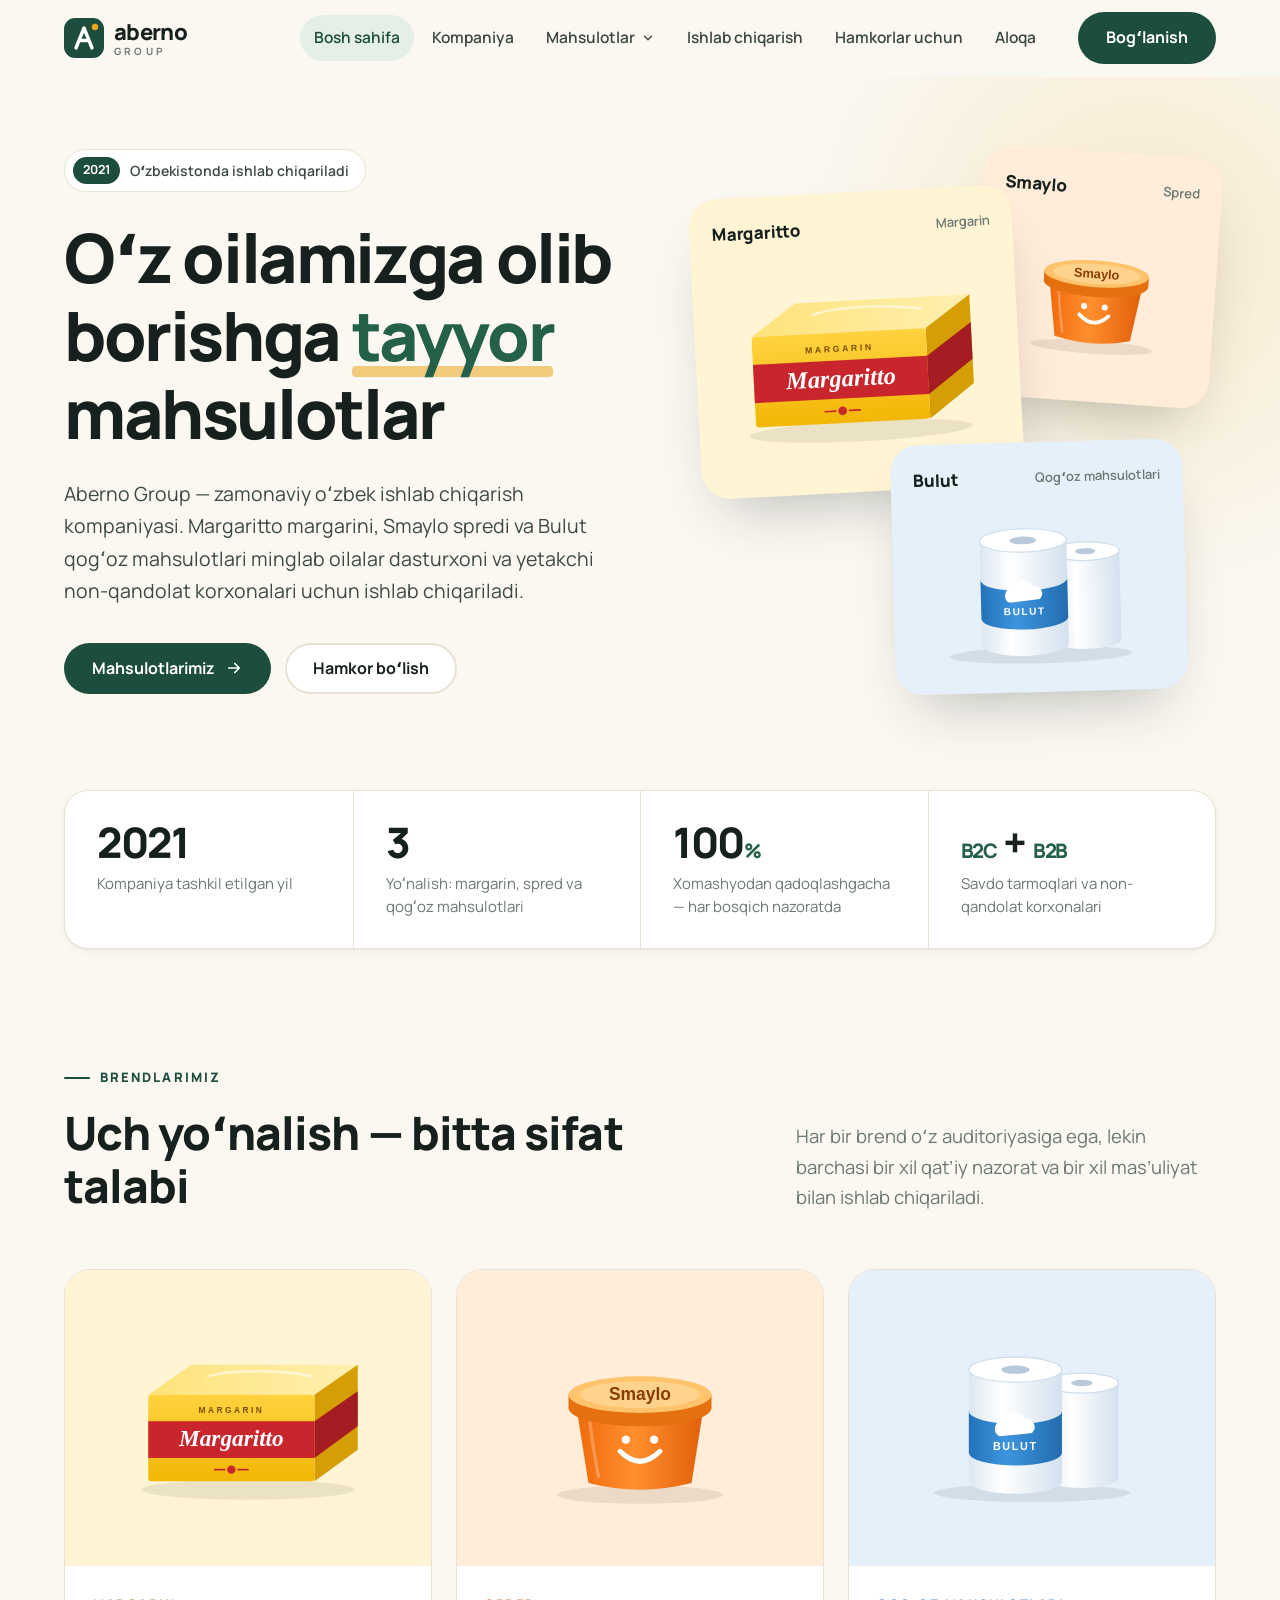
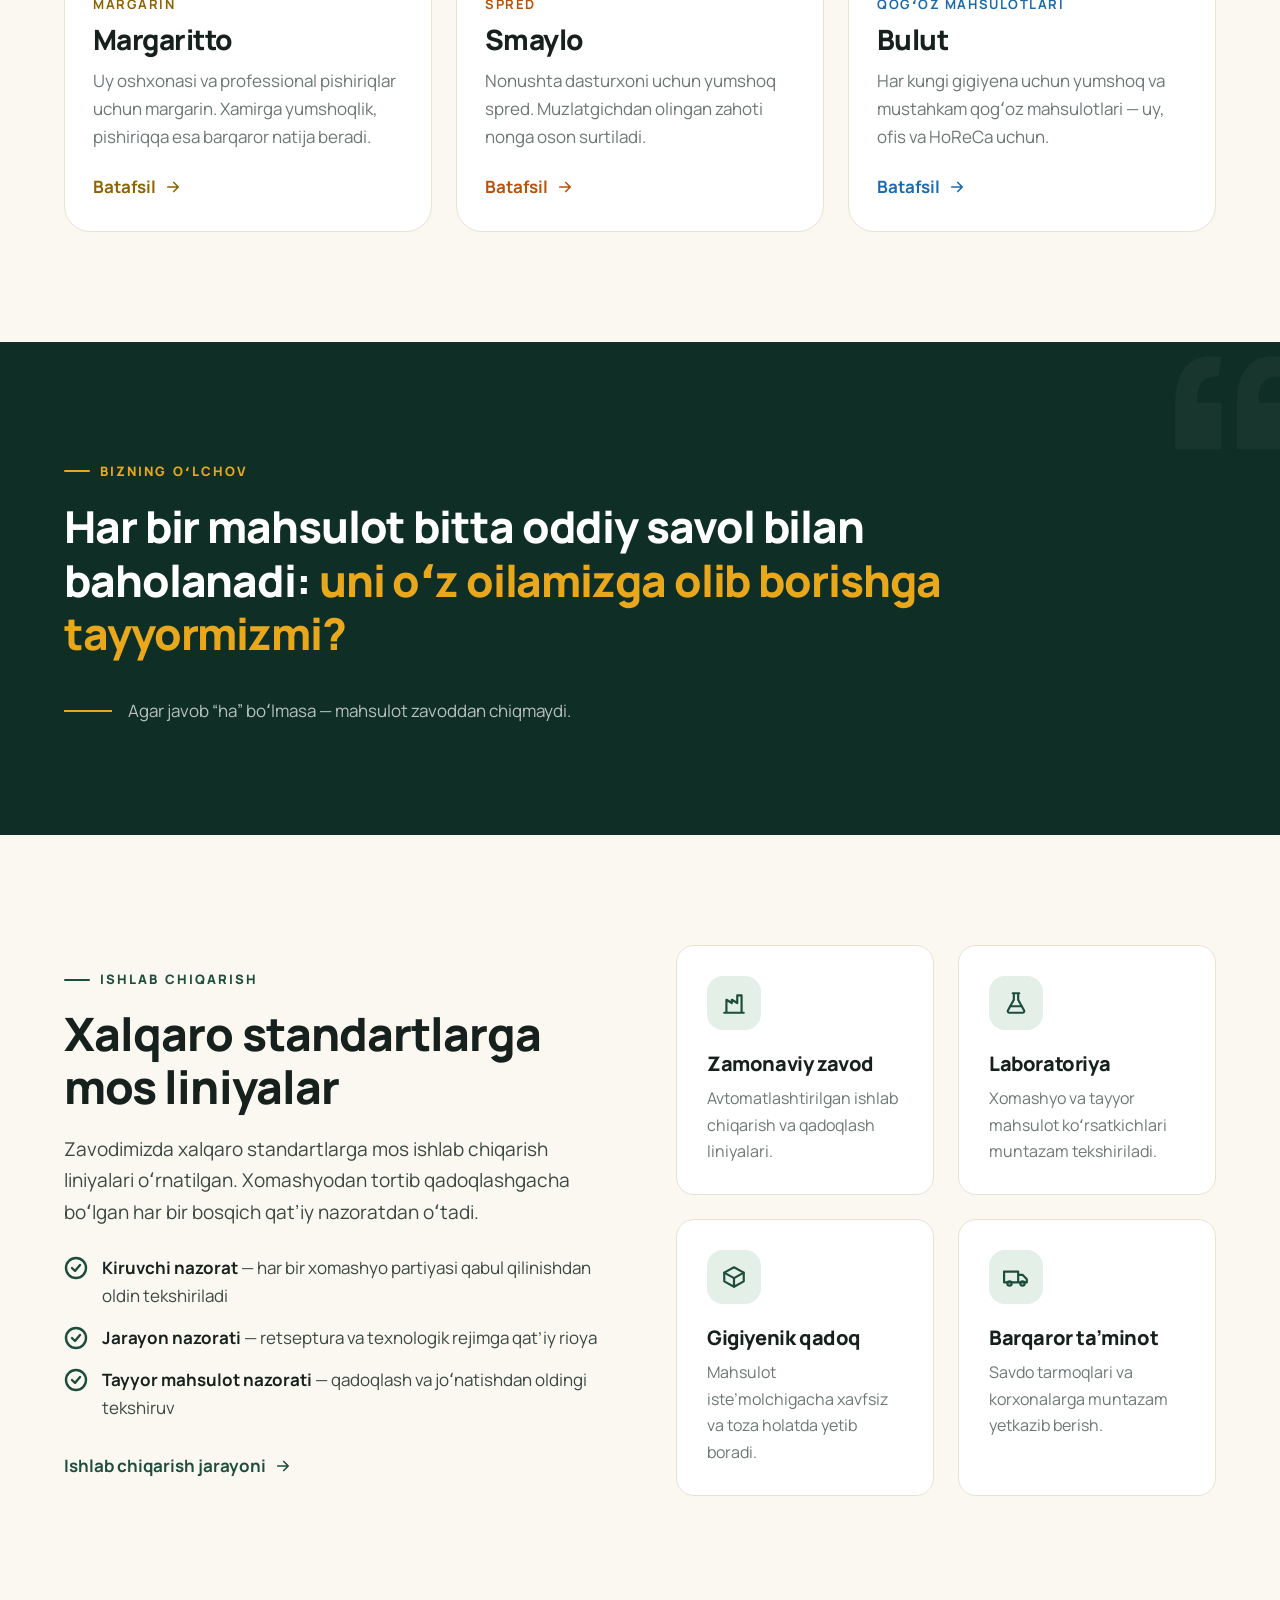
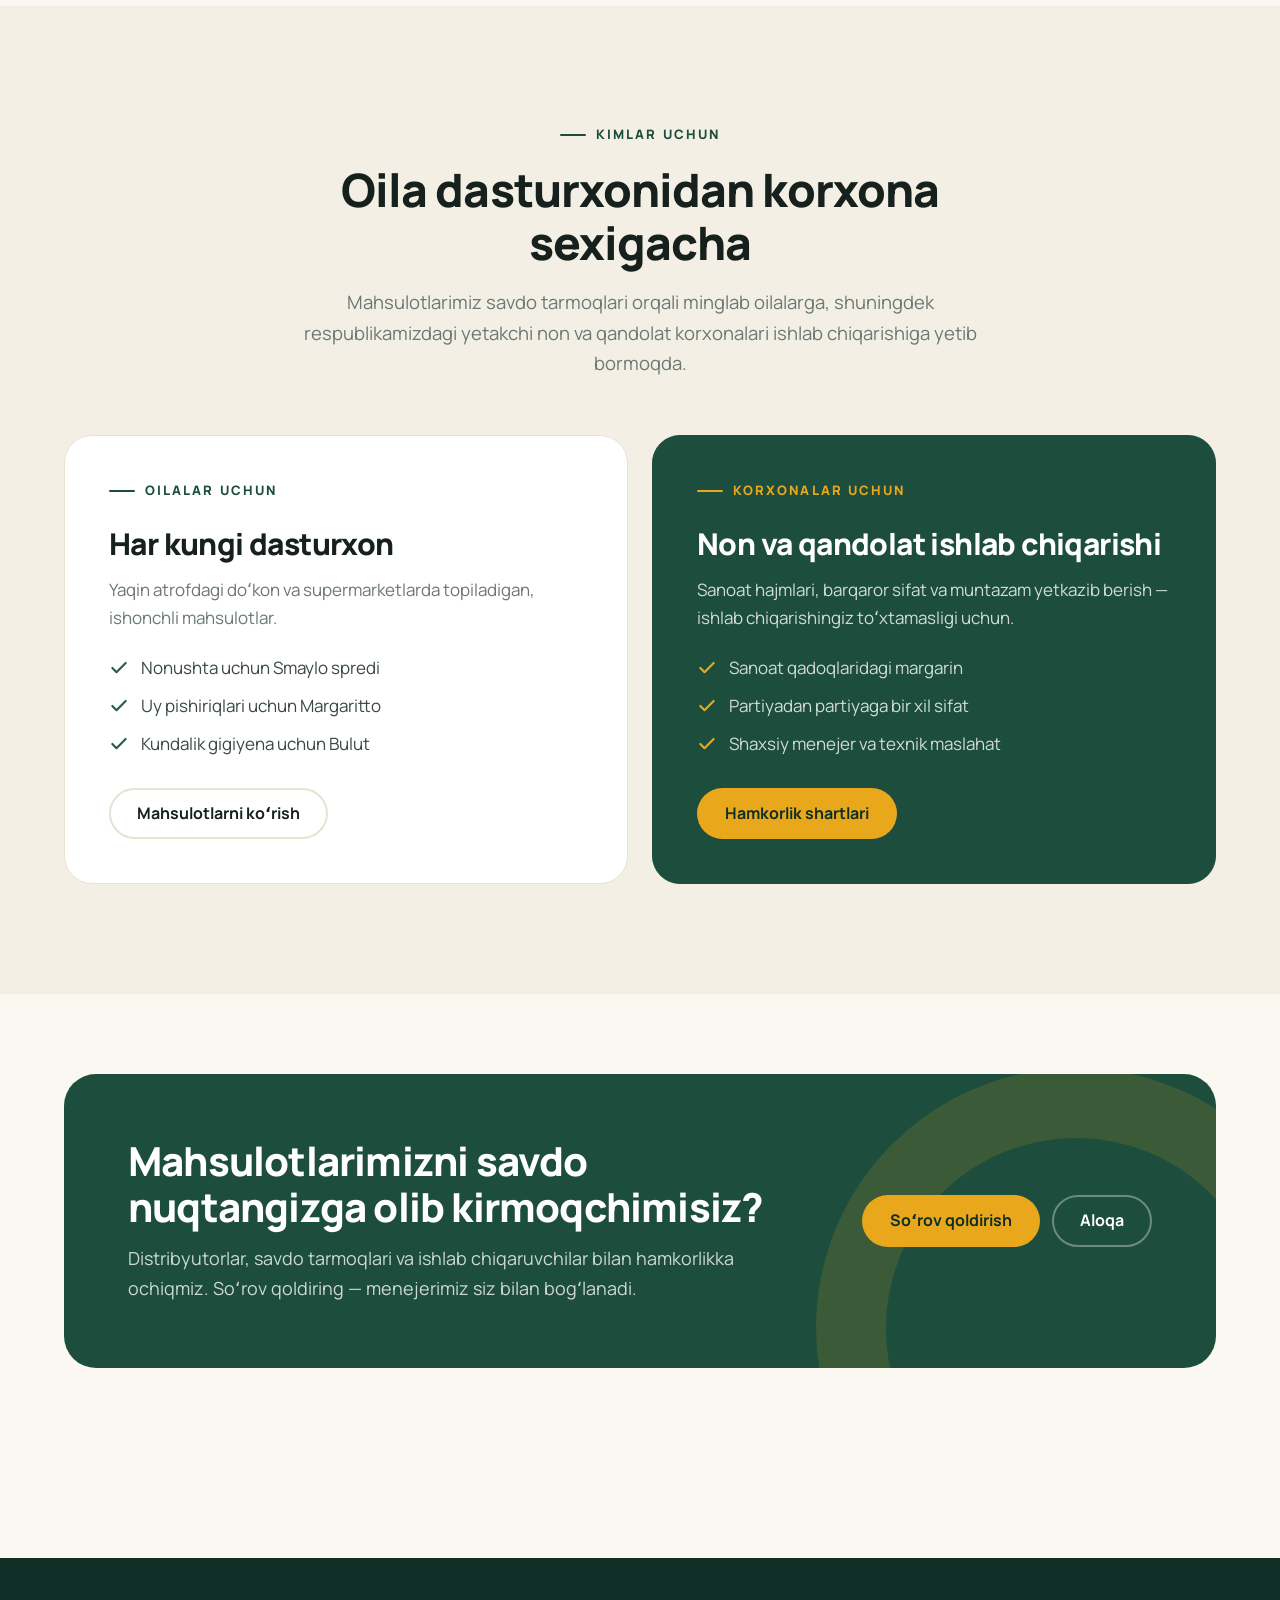
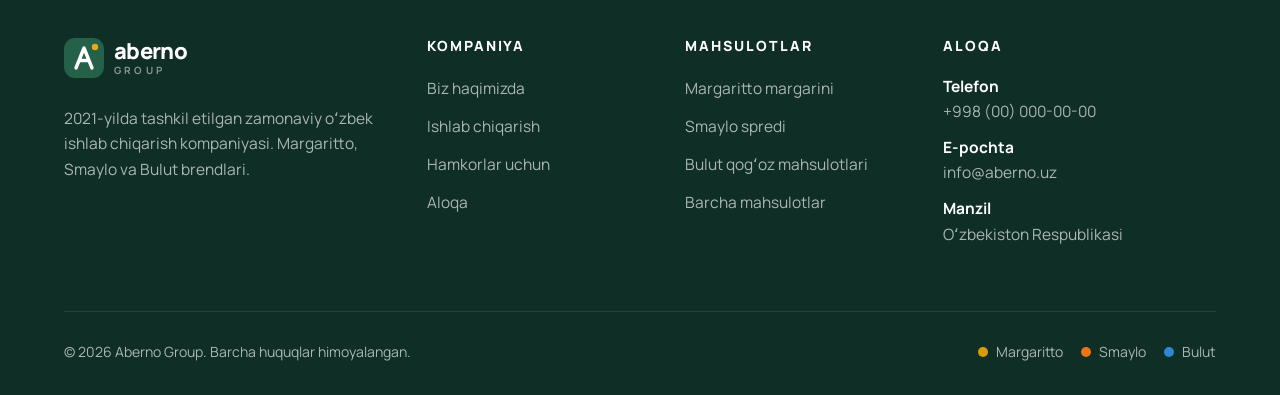
==== index.html @ ab3f5535 "Aberno Group sayti: dastlabki versiya 9 sahifali statik sayt (HTML, CSS, JS): bosh sahifa, kompaniya" ====
<!DOCTYPE html>
<html lang="uz" class="no-js">
<head>
  <meta charset="UTF-8">
  <meta name="viewport" content="width=device-width, initial-scale=1">
  <title>Aberno Group — Margaritto, Smaylo va Bulut ishlab chiqaruvchisi</title>
  <meta name="description" content="Aberno Group — 2021-yilda tashkil etilgan oʻzbek ishlab chiqarish kompaniyasi. Margaritto margarini, Smaylo spredi va Bulut qogʻoz mahsulotlari.">
  <meta property="og:title" content="Aberno Group">
  <meta property="og:description" content="Oʻz oilamizga olib borishga tayyor boʻlgan mahsulotlar.">
  <meta property="og:type" content="website">
  <link rel="icon" href="img/favicon.svg" type="image/svg+xml">
  <link rel="preconnect" href="https://fonts.googleapis.com">
  <link rel="preconnect" href="https://fonts.gstatic.com" crossorigin>
  <link href="https://fonts.googleapis.com/css2?family=Manrope:wght@400;500;600;700;800&display=swap" rel="stylesheet">
  <link rel="stylesheet" href="css/style.css">
</head>
<body>
  <a class="skip-link" href="#main">Asosiy mazmunga oʻtish</a>

  <header class="header">
    <div class="container header__inner">
      <a href="index.html" class="logo" aria-label="Aberno Group — bosh sahifa">
        <svg class="logo__mark" viewBox="0 0 40 40" aria-hidden="true"><rect width="40" height="40" rx="11" fill="#1d4d3c"/><path d="M12 30 L20 10 L28 30 M15.5 22.5 H24.5" stroke="#fff" stroke-width="3.4" fill="none" stroke-linecap="round" stroke-linejoin="round"/><circle cx="31" cy="9" r="3.2" fill="#e9a81c"/></svg>
        <span class="logo__text">aberno<small>group</small></span>
      </a>
      <nav class="nav" id="nav" aria-label="Asosiy menyu">
        <ul class="nav__list">
          <li><a href="index.html" class="nav__link">Bosh sahifa</a></li>
          <li><a href="about.html" class="nav__link">Kompaniya</a></li>
          <li class="nav__item--drop">
            <a href="products.html" class="nav__link">Mahsulotlar <svg class="chev" viewBox="0 0 24 24" fill="none" stroke="currentColor" stroke-width="2.4" stroke-linecap="round" stroke-linejoin="round" aria-hidden="true"><path d="m6 9 6 6 6-6"/></svg></a>
            <ul class="nav__drop">
              <li><a href="margaritto.html"><span class="dot dot--m"></span><span>Margaritto<small>Margarin</small></span></a></li>
              <li><a href="smaylo.html"><span class="dot dot--s"></span><span>Smaylo<small>Spred</small></span></a></li>
              <li><a href="bulut.html"><span class="dot dot--b"></span><span>Bulut<small>Qogʻoz mahsulotlari</small></span></a></li>
            </ul>
          </li>
          <li><a href="production.html" class="nav__link">Ishlab chiqarish</a></li>
          <li><a href="partners.html" class="nav__link">Hamkorlar uchun</a></li>
          <li><a href="contact.html" class="nav__link">Aloqa</a></li>
        </ul>
        <a href="contact.html" class="btn btn--primary nav__cta">Bogʻlanish</a>
      </nav>
      <button class="burger" type="button" aria-controls="nav" aria-expanded="false" aria-label="Menyuni ochish"><span></span><span></span><span></span></button>
    </div>
  </header>

  <main id="main">
    <!-- Hero -->
    <section class="hero">
      <div class="container hero__inner">
        <div>
          <div class="hero__badge reveal"><b>2021</b> Oʻzbekistonda ishlab chiqariladi</div>
          <h1 class="reveal" data-delay="1">Oʻz oilamizga olib borishga <em>tayyor</em> mahsulotlar</h1>
          <p class="hero__text lead reveal" data-delay="2">Aberno Group — zamonaviy oʻzbek ishlab chiqarish kompaniyasi. Margaritto margarini, Smaylo spredi va Bulut qogʻoz mahsulotlari minglab oilalar dasturxoni va yetakchi non-qandolat korxonalari uchun ishlab chiqariladi.</p>
          <div class="hero__actions reveal" data-delay="3">
            <a href="products.html" class="btn btn--primary">Mahsulotlarimiz <svg viewBox="0 0 24 24" fill="none" stroke="currentColor" stroke-width="2.2" stroke-linecap="round" stroke-linejoin="round" aria-hidden="true"><path d="M5 12h14M13 6l6 6-6 6"/></svg></a>
            <a href="partners.html" class="btn btn--ghost">Hamkor boʻlish</a>
          </div>
        </div>
        <div class="hero__visual" aria-hidden="true">
          <a href="smaylo.html" class="hero-card hero-card--s theme-s" tabindex="-1">
            <div class="hero-card__label">Smaylo <span>Spred</span></div>
            <img src="img/smaylo.svg" alt="" width="320" height="240">
          </a>
          <a href="margaritto.html" class="hero-card hero-card--m theme-m" tabindex="-1">
            <div class="hero-card__label">Margaritto <span>Margarin</span></div>
            <img src="img/margaritto.svg" alt="" width="320" height="240">
          </a>
          <a href="bulut.html" class="hero-card hero-card--b theme-b" tabindex="-1">
            <div class="hero-card__label">Bulut <span>Qogʻoz mahsulotlari</span></div>
            <img src="img/bulut.svg" alt="" width="320" height="240">
          </a>
        </div>
      </div>
    </section>

    <!-- Faktlar -->
    <section aria-label="Kompaniya haqida qisqacha">
      <div class="container">
        <div class="facts reveal">
          <div class="fact">
            <div class="fact__num"><span data-count="2021" data-from="2000">2021</span></div>
            <p>Kompaniya tashkil etilgan yil</p>
          </div>
          <div class="fact">
            <div class="fact__num"><span data-count="3">3</span></div>
            <p>Yoʻnalish: margarin, spred va qogʻoz mahsulotlari</p>
          </div>
          <div class="fact">
            <div class="fact__num"><span data-count="100">100</span><small>%</small></div>
            <p>Xomashyodan qadoqlashgacha — har bosqich nazoratda</p>
          </div>
          <div class="fact">
            <div class="fact__num"><small>B2C</small> + <small>B2B</small></div>
            <p>Savdo tarmoqlari va non-qandolat korxonalari</p>
          </div>
        </div>
      </div>
    </section>

    <!-- Brendlar -->
    <section class="section">
      <div class="container">
        <div class="section-head section-head--split">
          <div>
            <span class="eyebrow">Brendlarimiz</span>
            <h2 class="reveal">Uch yoʻnalish — bitta sifat talabi</h2>
          </div>
          <p class="muted reveal" style="max-width:420px">Har bir brend oʻz auditoriyasiga ega, lekin barchasi bir xil qat’iy nazorat va bir xil mas’uliyat bilan ishlab chiqariladi.</p>
        </div>
        <div class="grid grid--3">
          <article class="brand-card theme-m reveal">
            <div class="brand-card__media"><img src="img/margaritto.svg" alt="Margaritto margarini qadogʻi" width="320" height="240" loading="lazy"></div>
            <div class="brand-card__body">
              <span class="brand-card__tag">Margarin</span>
              <h3>Margaritto</h3>
              <p>Uy oshxonasi va professional pishiriqlar uchun margarin. Xamirga yumshoqlik, pishiriqqa esa barqaror natija beradi.</p>
              <a href="margaritto.html" class="link-arrow brand-card__stretch">Batafsil <svg viewBox="0 0 24 24" fill="none" stroke="currentColor" stroke-width="2.2" stroke-linecap="round" stroke-linejoin="round" aria-hidden="true"><path d="M5 12h14M13 6l6 6-6 6"/></svg></a>
            </div>
          </article>
          <article class="brand-card theme-s reveal" data-delay="1">
            <div class="brand-card__media"><img src="img/smaylo.svg" alt="Smaylo spredi idishi" width="320" height="240" loading="lazy"></div>
            <div class="brand-card__body">
              <span class="brand-card__tag">Spred</span>
              <h3>Smaylo</h3>
              <p>Nonushta dasturxoni uchun yumshoq spred. Muzlatgichdan olingan zahoti nonga oson surtiladi.</p>
              <a href="smaylo.html" class="link-arrow brand-card__stretch">Batafsil <svg viewBox="0 0 24 24" fill="none" stroke="currentColor" stroke-width="2.2" stroke-linecap="round" stroke-linejoin="round" aria-hidden="true"><path d="M5 12h14M13 6l6 6-6 6"/></svg></a>
            </div>
          </article>
          <article class="brand-card theme-b reveal" data-delay="2">
            <div class="brand-card__media"><img src="img/bulut.svg" alt="Bulut qogʻoz rulonlari" width="320" height="240" loading="lazy"></div>
            <div class="brand-card__body">
              <span class="brand-card__tag">Qogʻoz mahsulotlari</span>
              <h3>Bulut</h3>
              <p>Har kungi gigiyena uchun yumshoq va mustahkam qogʻoz mahsulotlari — uy, ofis va HoReCa uchun.</p>
              <a href="bulut.html" class="link-arrow brand-card__stretch">Batafsil <svg viewBox="0 0 24 24" fill="none" stroke="currentColor" stroke-width="2.2" stroke-linecap="round" stroke-linejoin="round" aria-hidden="true"><path d="M5 12h14M13 6l6 6-6 6"/></svg></a>
            </div>
          </article>
        </div>
      </div>
    </section>

    <!-- O'lchov -->
    <section class="section section--dark measure">
      <span class="measure__mark" aria-hidden="true">“</span>
      <div class="container">
        <span class="eyebrow">Bizning oʻlchov</span>
        <p class="measure__quote reveal">Har bir mahsulot bitta oddiy savol bilan baholanadi: <span>uni oʻz oilamizga olib borishga tayyormizmi?</span></p>
        <div class="measure__foot reveal">Agar javob “ha” boʻlmasa — mahsulot zavoddan chiqmaydi.</div>
      </div>
    </section>

    <!-- Ishlab chiqarish qisqacha -->
    <section class="section">
      <div class="container split">
        <div>
          <span class="eyebrow">Ishlab chiqarish</span>
          <h2 class="reveal" style="font-size:clamp(30px,4vw,46px)">Xalqaro standartlarga mos liniyalar</h2>
          <p class="lead reveal" style="margin-top:20px">Zavodimizda xalqaro standartlarga mos ishlab chiqarish liniyalari oʻrnatilgan. Xomashyodan tortib qadoqlashgacha boʻlgan har bir bosqich qat’iy nazoratdan oʻtadi.</p>
          <ul class="checklist reveal">
            <li><svg viewBox="0 0 24 24" fill="none" stroke="currentColor" stroke-width="2.4" stroke-linecap="round" stroke-linejoin="round" aria-hidden="true"><circle cx="12" cy="12" r="10"/><path d="m8 12 3 3 5-6"/></svg><span><b>Kiruvchi nazorat</b> — har bir xomashyo partiyasi qabul qilinishdan oldin tekshiriladi</span></li>
            <li><svg viewBox="0 0 24 24" fill="none" stroke="currentColor" stroke-width="2.4" stroke-linecap="round" stroke-linejoin="round" aria-hidden="true"><circle cx="12" cy="12" r="10"/><path d="m8 12 3 3 5-6"/></svg><span><b>Jarayon nazorati</b> — retseptura va texnologik rejimga qat’iy rioya</span></li>
            <li><svg viewBox="0 0 24 24" fill="none" stroke="currentColor" stroke-width="2.4" stroke-linecap="round" stroke-linejoin="round" aria-hidden="true"><circle cx="12" cy="12" r="10"/><path d="m8 12 3 3 5-6"/></svg><span><b>Tayyor mahsulot nazorati</b> — qadoqlash va joʻnatishdan oldingi tekshiruv</span></li>
          </ul>
          <a href="production.html" class="link-arrow reveal" style="margin-top:30px">Ishlab chiqarish jarayoni <svg viewBox="0 0 24 24" fill="none" stroke="currentColor" stroke-width="2.2" stroke-linecap="round" stroke-linejoin="round" aria-hidden="true"><path d="M5 12h14M13 6l6 6-6 6"/></svg></a>
        </div>
        <div class="grid grid--2">
          <div class="feature reveal">
            <div class="feature__icon"><svg viewBox="0 0 24 24" fill="none" stroke="currentColor" stroke-width="2" stroke-linecap="round" stroke-linejoin="round" aria-hidden="true"><path d="M3 21h18M5 21V9l5 3V9l5 3V5h4v16"/></svg></div>
            <h3>Zamonaviy zavod</h3>
            <p>Avtomatlashtirilgan ishlab chiqarish va qadoqlash liniyalari.</p>
          </div>
          <div class="feature reveal" data-delay="1">
            <div class="feature__icon"><svg viewBox="0 0 24 24" fill="none" stroke="currentColor" stroke-width="2" stroke-linecap="round" stroke-linejoin="round" aria-hidden="true"><path d="M9 3h6M10 3v6L4.5 19A1.5 1.5 0 0 0 6 21h12a1.5 1.5 0 0 0 1.5-2L14 9V3"/><path d="M7 15h10"/></svg></div>
            <h3>Laboratoriya</h3>
            <p>Xomashyo va tayyor mahsulot koʻrsatkichlari muntazam tekshiriladi.</p>
          </div>
          <div class="feature reveal" data-delay="2">
            <div class="feature__icon"><svg viewBox="0 0 24 24" fill="none" stroke="currentColor" stroke-width="2" stroke-linecap="round" stroke-linejoin="round" aria-hidden="true"><path d="M21 8 12 3 3 8v8l9 5 9-5z"/><path d="m3 8 9 5 9-5M12 13v8"/></svg></div>
            <h3>Gigiyenik qadoq</h3>
            <p>Mahsulot iste’molchigacha xavfsiz va toza holatda yetib boradi.</p>
          </div>
          <div class="feature reveal" data-delay="3">
            <div class="feature__icon"><svg viewBox="0 0 24 24" fill="none" stroke="currentColor" stroke-width="2" stroke-linecap="round" stroke-linejoin="round" aria-hidden="true"><path d="M1 7h13v10H1zM14 10h4l4 4v3h-8"/><circle cx="6" cy="18" r="2"/><circle cx="18" cy="18" r="2"/></svg></div>
            <h3>Barqaror ta’minot</h3>
            <p>Savdo tarmoqlari va korxonalarga muntazam yetkazib berish.</p>
          </div>
        </div>
      </div>
    </section>

    <!-- Auditoriya -->
    <section class="section section--alt">
      <div class="container">
        <div class="section-head section-head--center">
          <span class="eyebrow">Kimlar uchun</span>
          <h2 class="reveal">Oila dasturxonidan korxona sexigacha</h2>
          <p class="reveal">Mahsulotlarimiz savdo tarmoqlari orqali minglab oilalarga, shuningdek respublikamizdagi yetakchi non va qandolat korxonalari ishlab chiqarishiga yetib bormoqda.</p>
        </div>
        <div class="grid grid--2">
          <article class="audience reveal">
            <span class="eyebrow">Oilalar uchun</span>
            <h3>Har kungi dasturxon</h3>
            <p class="muted">Yaqin atrofdagi doʻkon va supermarketlarda topiladigan, ishonchli mahsulotlar.</p>
            <ul>
              <li><svg viewBox="0 0 24 24" fill="none" stroke="currentColor" stroke-width="2.6" stroke-linecap="round" stroke-linejoin="round" aria-hidden="true"><path d="M20 6 9 17l-5-5"/></svg>Nonushta uchun Smaylo spredi</li>
              <li><svg viewBox="0 0 24 24" fill="none" stroke="currentColor" stroke-width="2.6" stroke-linecap="round" stroke-linejoin="round" aria-hidden="true"><path d="M20 6 9 17l-5-5"/></svg>Uy pishiriqlari uchun Margaritto</li>
              <li><svg viewBox="0 0 24 24" fill="none" stroke="currentColor" stroke-width="2.6" stroke-linecap="round" stroke-linejoin="round" aria-hidden="true"><path d="M20 6 9 17l-5-5"/></svg>Kundalik gigiyena uchun Bulut</li>
            </ul>
            <a href="products.html" class="btn btn--ghost">Mahsulotlarni koʻrish</a>
          </article>
          <article class="audience audience--dark reveal" data-delay="1">
            <span class="eyebrow">Korxonalar uchun</span>
            <h3>Non va qandolat ishlab chiqarishi</h3>
            <p>Sanoat hajmlari, barqaror sifat va muntazam yetkazib berish — ishlab chiqarishingiz toʻxtamasligi uchun.</p>
            <ul>
              <li><svg viewBox="0 0 24 24" fill="none" stroke="currentColor" stroke-width="2.6" stroke-linecap="round" stroke-linejoin="round" aria-hidden="true"><path d="M20 6 9 17l-5-5"/></svg>Sanoat qadoqlaridagi margarin</li>
              <li><svg viewBox="0 0 24 24" fill="none" stroke="currentColor" stroke-width="2.6" stroke-linecap="round" stroke-linejoin="round" aria-hidden="true"><path d="M20 6 9 17l-5-5"/></svg>Partiyadan partiyaga bir xil sifat</li>
              <li><svg viewBox="0 0 24 24" fill="none" stroke="currentColor" stroke-width="2.6" stroke-linecap="round" stroke-linejoin="round" aria-hidden="true"><path d="M20 6 9 17l-5-5"/></svg>Shaxsiy menejer va texnik maslahat</li>
            </ul>
            <a href="partners.html" class="btn btn--gold">Hamkorlik shartlari</a>
          </article>
        </div>
      </div>
    </section>

    <!-- CTA -->
    <section class="section section--tight">
      <div class="container">
        <div class="cta reveal">
          <div>
            <h2>Mahsulotlarimizni savdo nuqtangizga olib kirmoqchimisiz?</h2>
            <p>Distribyutorlar, savdo tarmoqlari va ishlab chiqaruvchilar bilan hamkorlikka ochiqmiz. Soʻrov qoldiring — menejerimiz siz bilan bogʻlanadi.</p>
          </div>
          <div class="cta__actions">
            <a href="partners.html" class="btn btn--gold">Soʻrov qoldirish</a>
            <a href="contact.html" class="btn btn--light">Aloqa</a>
          </div>
        </div>
      </div>
    </section>
  </main>

  <footer class="footer">
    <div class="container">
      <div class="footer__grid">
        <div>
          <a href="index.html" class="logo" aria-label="Aberno Group — bosh sahifa">
            <svg class="logo__mark" viewBox="0 0 40 40" aria-hidden="true"><rect width="40" height="40" rx="11" fill="#256149"/><path d="M12 30 L20 10 L28 30 M15.5 22.5 H24.5" stroke="#fff" stroke-width="3.4" fill="none" stroke-linecap="round" stroke-linejoin="round"/><circle cx="31" cy="9" r="3.2" fill="#e9a81c"/></svg>
            <span class="logo__text">aberno<small>group</small></span>
          </a>
          <p class="footer__about">2021-yilda tashkil etilgan zamonaviy oʻzbek ishlab chiqarish kompaniyasi. Margaritto, Smaylo va Bulut brendlari.</p>
        </div>
        <div>
          <h4>Kompaniya</h4>
          <ul>
            <li><a href="about.html">Biz haqimizda</a></li>
            <li><a href="production.html">Ishlab chiqarish</a></li>
            <li><a href="partners.html">Hamkorlar uchun</a></li>
            <li><a href="contact.html">Aloqa</a></li>
          </ul>
        </div>
        <div>
          <h4>Mahsulotlar</h4>
          <ul>
            <li><a href="margaritto.html">Margaritto margarini</a></li>
            <li><a href="smaylo.html">Smaylo spredi</a></li>
            <li><a href="bulut.html">Bulut qogʻoz mahsulotlari</a></li>
            <li><a href="products.html">Barcha mahsulotlar</a></li>
          </ul>
        </div>
        <div>
          <h4>Aloqa</h4>
          <ul class="footer__contact">
            <li><b>Telefon</b><a href="tel:+998000000000">+998 (00) 000-00-00</a></li>
            <li><b>E-pochta</b><a href="mailto:info@aberno.uz">info@aberno.uz</a></li>
            <li><b>Manzil</b>Oʻzbekiston Respublikasi</li>
          </ul>
        </div>
      </div>
      <div class="footer__bottom">
        <span>© <span data-year>2026</span> Aberno Group. Barcha huquqlar himoyalangan.</span>
        <div class="footer__brands"><span><i class="dot dot--m"></i>Margaritto</span><span><i class="dot dot--s"></i>Smaylo</span><span><i class="dot dot--b"></i>Bulut</span></div>
      </div>
    </div>
  </footer>

  <button class="to-top" type="button" aria-label="Sahifa boshiga qaytish"><svg viewBox="0 0 24 24" fill="none" stroke="currentColor" stroke-width="2.4" stroke-linecap="round" stroke-linejoin="round" aria-hidden="true"><path d="M12 19V5M6 11l6-6 6 6"/></svg></button>

  <script src="js/main.js"></script>
</body>
</html>
---- css/style.css ----
/* ==========================================================
   Aberno Group — asosiy uslublar
   ========================================================== */

:root {
  --green-900: #0f2e25;
  --green-700: #1d4d3c;
  --green-600: #256149;
  --green-100: #e4efe8;
  --gold: #e9a81c;
  --gold-100: #fdf1d4;

  --ink: #16211d;
  --text: #3b4843;
  --muted: #6c7873;
  --bg: #fbf8f2;
  --bg-alt: #f4efe4;
  --surface: #ffffff;
  --line: #e9e2d4;

  /* Brend ranglari */
  --m: #d99c06;
  --m-bg: #fff4d4;
  --s: #ec7414;
  --s-bg: #ffecd9;
  --b: #2f86d1;
  --b-bg: #e5f0fb;

  --accent: var(--green-700);
  --accent-bg: var(--green-100);
  --accent-text: var(--green-700);
  --accent-ink: #fff;

  --radius: 18px;
  --radius-sm: 12px;
  --shadow-sm: 0 1px 2px rgba(22, 33, 29, .06), 0 2px 8px rgba(22, 33, 29, .04);
  --shadow: 0 10px 30px -12px rgba(22, 33, 29, .18);
  --shadow-lg: 0 30px 60px -25px rgba(22, 33, 29, .3);

  --container: 1200px;
  --header-h: 76px;
  --font: "Manrope", system-ui, -apple-system, "Segoe UI", Roboto, Arial, sans-serif;
}

.theme-m { --accent: var(--m); --accent-bg: var(--m-bg); --accent-text: #8f6200; --accent-ink: var(--ink); }
.theme-s { --accent: var(--s); --accent-bg: var(--s-bg); --accent-text: #b8520a; --accent-ink: #fff; }
.theme-b { --accent: var(--b); --accent-bg: var(--b-bg); --accent-text: #1c6aae; --accent-ink: #fff; }

/* ---------- Reset ---------- */
*, *::before, *::after { box-sizing: border-box; }
html { scroll-behavior: smooth; -webkit-text-size-adjust: 100%; }
body {
  margin: 0;
  font-family: var(--font);
  font-size: 17px;
  line-height: 1.65;
  color: var(--text);
  background: var(--bg);
  -webkit-font-smoothing: antialiased;
  overflow-x: hidden;
}
img, svg { display: block; max-width: 100%; }
a { color: inherit; text-decoration: none; }
ul { margin: 0; padding: 0; list-style: none; }
h1, h2, h3, h4 { margin: 0; color: var(--ink); line-height: 1.15; letter-spacing: -.02em; font-weight: 800; }
p { margin: 0; }
button, input, select, textarea { font: inherit; color: inherit; }
:focus-visible { outline: 3px solid var(--gold); outline-offset: 3px; border-radius: 6px; }
body.menu-open { overflow: hidden; }

.container { width: 100%; max-width: var(--container); margin: 0 auto; padding: 0 24px; }
.sr-only { position: absolute; width: 1px; height: 1px; overflow: hidden; clip: rect(0 0 0 0); white-space: nowrap; }
.skip-link {
  position: absolute; left: 16px; top: -60px; z-index: 200;
  background: var(--ink); color: #fff; padding: 10px 16px; border-radius: 8px;
}
.skip-link:focus { top: 12px; }

/* ---------- Tugmalar ---------- */
.btn {
  display: inline-flex; align-items: center; justify-content: center; gap: 10px;
  padding: 14px 26px; border-radius: 999px; border: 2px solid transparent;
  font-weight: 700; font-size: 16px; line-height: 1.2; cursor: pointer;
  transition: background .2s, color .2s, border-color .2s, transform .2s, box-shadow .2s;
  white-space: nowrap;
}
.btn svg { width: 18px; height: 18px; transition: transform .2s; }
.btn:hover svg { transform: translateX(3px); }
.btn--primary { background: var(--green-700); color: #fff; }
.btn--primary:hover { background: var(--green-900); box-shadow: var(--shadow); transform: translateY(-1px); }
.btn--gold { background: var(--gold); color: var(--green-900); }
.btn--gold:hover { background: #f5b92f; transform: translateY(-1px); }
.btn--ghost { border-color: var(--line); background: var(--surface); color: var(--ink); }
.btn--ghost:hover { border-color: var(--ink); }
.btn--light { border-color: rgba(255,255,255,.35); color: #fff; }
.btn--light:hover { border-color: #fff; background: rgba(255,255,255,.08); }
.btn--accent { background: var(--accent); color: var(--accent-ink); }
.btn--accent:hover { filter: brightness(.92); transform: translateY(-1px); }
.btn--block { width: 100%; }

.link-arrow {
  display: inline-flex; align-items: center; gap: 8px;
  font-weight: 700; color: var(--accent-text);
}
.link-arrow svg { width: 18px; height: 18px; transition: transform .2s; }
.link-arrow:hover svg { transform: translateX(4px); }

/* ---------- Header ---------- */
.header {
  position: sticky; top: 0; z-index: 100;
  background: rgba(251, 248, 242, .88);
  backdrop-filter: saturate(160%) blur(12px);
  -webkit-backdrop-filter: saturate(160%) blur(12px);
  border-bottom: 1px solid transparent;
  transition: border-color .25s, box-shadow .25s;
}
.header.is-scrolled { border-bottom-color: var(--line); box-shadow: 0 4px 20px -12px rgba(22,33,29,.15); }
.header__inner { display: flex; align-items: center; justify-content: space-between; height: var(--header-h); gap: 24px; }

.logo { display: inline-flex; align-items: center; gap: 10px; color: var(--ink); flex-shrink: 0; }
.logo__mark { width: 40px; height: 40px; }
.logo__text { font-weight: 800; font-size: 22px; letter-spacing: -.03em; line-height: 1; }
.logo__text small { display: block; font-size: 10px; font-weight: 700; letter-spacing: .32em; text-transform: uppercase; color: var(--muted); margin-top: 3px; }

.nav { display: flex; align-items: center; gap: 28px; }
.nav__list { display: flex; align-items: center; gap: 4px; }
.nav__link {
  display: inline-flex; align-items: center; gap: 6px;
  padding: 10px 14px; border-radius: 999px;
  font-weight: 600; font-size: 15.5px; color: var(--text);
  transition: background .2s, color .2s;
}
.nav__link:hover { color: var(--ink); background: rgba(22,33,29,.05); }
.nav__link[aria-current="page"] { color: var(--green-700); background: var(--green-100); }
.nav__link .chev { width: 14px; height: 14px; transition: transform .2s; }

.nav__item--drop { position: relative; }
.nav__drop {
  position: absolute; top: calc(100% + 8px); left: 50%;
  min-width: 250px; padding: 8px;
  background: var(--surface); border: 1px solid var(--line); border-radius: 16px;
  box-shadow: var(--shadow-lg);
  opacity: 0; visibility: hidden; transform: translate(-50%, 6px);
  transition: opacity .2s, transform .2s, visibility .2s;
}
.nav__drop::before { content: ""; position: absolute; left: 0; right: 0; top: -12px; height: 12px; }
.nav__item--drop:hover .nav__drop,
.nav__item--drop:focus-within .nav__drop { opacity: 1; visibility: visible; transform: translate(-50%, 0); }
.nav__item--drop:hover .chev { transform: rotate(180deg); }
.nav__drop a {
  display: flex; align-items: center; gap: 12px;
  padding: 10px 12px; border-radius: 10px; font-weight: 600; color: var(--ink);
}
.nav__drop a:hover { background: var(--bg); }
.nav__drop small { display: block; font-weight: 500; font-size: 13px; color: var(--muted); }
.dot { width: 10px; height: 10px; border-radius: 50%; flex-shrink: 0; }
.dot--m { background: var(--m); }
.dot--s { background: var(--s); }
.dot--b { background: var(--b); }

.burger {
  display: none; width: 46px; height: 46px; border-radius: 12px;
  border: 1px solid var(--line); background: var(--surface); cursor: pointer;
  position: relative;
}
.burger span {
  position: absolute; left: 13px; right: 13px; height: 2px; border-radius: 2px; background: var(--ink);
  transition: transform .25s, opacity .2s;
}
.burger span:nth-child(1) { top: 16px; }
.burger span:nth-child(2) { top: 22px; }
.burger span:nth-child(3) { top: 28px; }
.burger[aria-expanded="true"] span:nth-child(1) { transform: translateY(6px) rotate(45deg); }
.burger[aria-expanded="true"] span:nth-child(2) { opacity: 0; }
.burger[aria-expanded="true"] span:nth-child(3) { transform: translateY(-6px) rotate(-45deg); }

/* ---------- Umumiy bo'limlar ---------- */
.section { padding: 110px 0; }
.section--tight { padding: 80px 0; }
.section--alt { background: var(--bg-alt); }
.section--dark { background: var(--green-900); color: rgba(255,255,255,.78); }
.section--dark h2, .section--dark h3 { color: #fff; }

.eyebrow {
  display: inline-flex; align-items: center; gap: 10px;
  font-size: 13px; font-weight: 800; letter-spacing: .16em; text-transform: uppercase;
  color: var(--accent-text); margin-bottom: 18px;
}
.eyebrow::before { content: ""; width: 26px; height: 2px; background: currentColor; border-radius: 2px; }
.section--dark .eyebrow { color: var(--gold); }

.section-head { max-width: 720px; margin-bottom: 56px; }
.section-head--center { margin-left: auto; margin-right: auto; text-align: center; }
.section-head--center .eyebrow { justify-content: center; }
.section-head h2 { font-size: clamp(30px, 4vw, 46px); }
.section-head p { margin-top: 18px; font-size: 18.5px; color: var(--muted); }
.section--dark .section-head p { color: rgba(255,255,255,.7); }
.section-head--split { max-width: none; display: flex; align-items: flex-end; justify-content: space-between; gap: 40px; }
.section-head--split > div { max-width: 640px; }

.lead { font-size: 19px; color: var(--text); }
.muted { color: var(--muted); }

.grid { display: grid; gap: 24px; }
.grid--2 { grid-template-columns: repeat(2, 1fr); }
.grid--3 { grid-template-columns: repeat(3, 1fr); }
.grid--4 { grid-template-columns: repeat(4, 1fr); }

.split { display: grid; grid-template-columns: 1fr 1fr; gap: 72px; align-items: center; }
.split--top { align-items: start; }

/* ---------- Hero (bosh sahifa) ---------- */
.hero { position: relative; padding: 72px 0 96px; overflow: hidden; }
.hero::before {
  content: ""; position: absolute; right: -240px; top: -200px;
  width: 760px; height: 760px; border-radius: 50%;
  background: radial-gradient(circle, rgba(233,168,28,.18), rgba(233,168,28,0) 65%);
  pointer-events: none;
}
.hero__inner { position: relative; display: grid; grid-template-columns: 1.05fr .95fr; gap: 56px; align-items: center; }
.hero__badge {
  display: inline-flex; align-items: center; gap: 10px;
  padding: 7px 16px 7px 8px; border-radius: 999px;
  background: var(--surface); border: 1px solid var(--line);
  font-size: 14px; font-weight: 600; color: var(--text); margin-bottom: 26px;
}
.hero__badge b { background: var(--green-700); color: #fff; padding: 3px 10px; border-radius: 999px; font-size: 12.5px; }
.hero h1 { font-size: clamp(38px, 5.6vw, 68px); letter-spacing: -.035em; }
.hero h1 em { font-style: normal; color: var(--green-600); position: relative; white-space: nowrap; }
.hero h1 em::after {
  content: ""; position: absolute; left: 0; right: 0; bottom: .06em; height: .16em;
  background: var(--gold); opacity: .55; border-radius: 4px; z-index: -1;
}
.hero__text { margin-top: 26px; font-size: 19.5px; max-width: 560px; }
.hero__actions { display: flex; flex-wrap: wrap; gap: 14px; margin-top: 36px; }

.hero__visual { position: relative; height: 540px; }
.hero-card {
  position: absolute; border-radius: 28px; padding: 22px;
  background: var(--accent-bg); box-shadow: var(--shadow-lg);
  display: flex; flex-direction: column; justify-content: space-between;
  transition: transform .4s cubic-bezier(.2,.7,.2,1);
}
.hero-card:hover { transform: translateY(-6px) rotate(0deg) !important; }
.hero-card img { margin: auto; }
.hero-card__label { display: flex; align-items: center; justify-content: space-between; font-weight: 800; color: var(--ink); }
.hero-card__label span { font-size: 13px; font-weight: 600; color: var(--muted); }
.hero-card--m { left: 0; top: 40px; width: 62%; height: 300px; transform: rotate(-3deg); z-index: 2; }
.hero-card--s { right: 0; top: 0; width: 46%; height: 250px; transform: rotate(4deg); }
.hero-card--b { right: 6%; bottom: 0; width: 56%; height: 250px; transform: rotate(-1.5deg); z-index: 3; }

/* ---------- Faktlar paneli ---------- */
.facts {
  display: grid; grid-template-columns: repeat(4, 1fr);
  background: var(--surface); border: 1px solid var(--line); border-radius: 24px;
  box-shadow: var(--shadow-sm);
}
.fact { padding: 30px 32px; border-left: 1px solid var(--line); }
.fact:first-child { border-left: 0; }
.fact__num { font-size: 42px; font-weight: 800; color: var(--ink); letter-spacing: -.03em; line-height: 1; }
.fact__num small { font-size: 20px; color: var(--green-600); }
.fact p { margin-top: 10px; font-size: 15px; color: var(--muted); line-height: 1.5; }

/* ---------- Brend kartalari ---------- */
.brand-card {
  position: relative; display: flex; flex-direction: column;
  background: var(--surface); border: 1px solid var(--line); border-radius: 26px;
  overflow: hidden; transition: transform .3s, box-shadow .3s, border-color .3s;
}
.brand-card:hover { transform: translateY(-6px); box-shadow: var(--shadow-lg); border-color: transparent; }
.brand-card__media { background: var(--accent-bg); aspect-ratio: 4 / 3; display: grid; place-items: center; padding: 28px; }
.brand-card__media img { width: 86%; transition: transform .4s cubic-bezier(.2,.7,.2,1); }
.brand-card:hover .brand-card__media img { transform: scale(1.05) translateY(-4px); }
.brand-card__body { padding: 28px 28px 30px; display: flex; flex-direction: column; flex: 1; }
.brand-card__tag { font-size: 13px; font-weight: 700; letter-spacing: .12em; text-transform: uppercase; color: var(--accent-text); }
.brand-card h3 { font-size: 28px; margin-top: 8px; }
.brand-card p { margin-top: 12px; color: var(--muted); flex: 1; }
.brand-card .link-arrow { margin-top: 22px; }
.brand-card__stretch::after { content: ""; position: absolute; inset: 0; }

/* ---------- O'lchov / iqtibos ---------- */
.measure { position: relative; overflow: hidden; }
.measure__quote {
  font-size: clamp(28px, 3.6vw, 44px); font-weight: 800; line-height: 1.22;
  color: #fff; letter-spacing: -.025em; max-width: 900px;
}
.measure__quote span { color: var(--gold); }
.measure__mark { position: absolute; right: -30px; top: -40px; font-size: 340px; line-height: 1; font-weight: 800; color: rgba(255,255,255,.04); pointer-events: none; }
.measure__foot { margin-top: 36px; display: flex; align-items: center; gap: 16px; color: rgba(255,255,255,.7); }
.measure__foot::before { content: ""; width: 48px; height: 2px; background: var(--gold); }

/* ---------- Xususiyat kartalari ---------- */
.feature {
  background: var(--surface); border: 1px solid var(--line); border-radius: var(--radius);
  padding: 30px; transition: border-color .25s, box-shadow .25s;
}
.feature:hover { border-color: transparent; box-shadow: var(--shadow); }
.feature__icon {
  width: 54px; height: 54px; border-radius: 16px; display: grid; place-items: center;
  background: var(--accent-bg); color: var(--accent); margin-bottom: 22px;
}
.feature__icon svg { width: 26px; height: 26px; }
.feature h3 { font-size: 20px; }
.feature p { margin-top: 10px; color: var(--muted); font-size: 16px; }
.section--dark .feature { background: rgba(255,255,255,.04); border-color: rgba(255,255,255,.1); }
.section--dark .feature p { color: rgba(255,255,255,.65); }
.section--dark .feature__icon { background: rgba(233,168,28,.14); color: var(--gold); }

/* ---------- Qadamlar (ishlab chiqarish) ---------- */
.steps { counter-reset: step; display: grid; gap: 0; }
.step {
  counter-increment: step; position: relative;
  display: grid; grid-template-columns: 88px 1fr; gap: 28px;
  padding: 0 0 44px;
}
.step::before {
  content: counter(step, decimal-leading-zero);
  width: 64px; height: 64px; border-radius: 50%;
  display: grid; place-items: center;
  background: var(--surface); border: 2px solid var(--green-700);
  font-weight: 800; font-size: 19px; color: var(--green-700);
  position: relative; z-index: 1;
}
.step::after { content: ""; position: absolute; left: 31px; top: 64px; bottom: 0; width: 2px; background: var(--line); }
.step:last-child { padding-bottom: 0; }
.step:last-child::after { display: none; }
.step h3 { font-size: 23px; margin-top: 14px; }
.step p { margin-top: 10px; color: var(--muted); max-width: 640px; }
.step__tags { display: flex; flex-wrap: wrap; gap: 8px; margin-top: 16px; }
.tag {
  display: inline-block; padding: 6px 14px; border-radius: 999px;
  background: var(--surface); border: 1px solid var(--line);
  font-size: 14px; font-weight: 600; color: var(--text);
}

.mini-steps { display: grid; grid-template-columns: repeat(5, 1fr); gap: 16px; }
.mini-step { position: relative; padding: 26px 22px; border-radius: var(--radius); background: rgba(255,255,255,.05); border: 1px solid rgba(255,255,255,.1); }
.mini-step b { display: block; font-size: 14px; color: var(--gold); letter-spacing: .1em; }
.mini-step h3 { font-size: 18px; margin-top: 10px; }
.mini-step p { margin-top: 8px; font-size: 15px; color: rgba(255,255,255,.62); line-height: 1.55; }

/* ---------- Auditoriya kartalari ---------- */
.audience {
  position: relative; border-radius: 28px; padding: 44px; overflow: hidden;
  background: var(--surface); border: 1px solid var(--line);
  display: flex; flex-direction: column; min-height: 380px;
}
.audience--dark { background: var(--green-700); border-color: var(--green-700); color: rgba(255,255,255,.8); }
.audience--dark h3 { color: #fff; }
.audience h3 { font-size: 30px; margin-top: 8px; }
.audience p { margin-top: 14px; }
.audience ul { margin: 22px 0 30px; display: grid; gap: 10px; }
.audience li { display: flex; gap: 12px; align-items: flex-start; }
.audience li svg { width: 20px; height: 20px; flex-shrink: 0; margin-top: 4px; color: var(--green-600); }
.audience--dark li svg { color: var(--gold); }
.audience .btn { margin-top: auto; align-self: flex-start; }
.audience--dark .eyebrow { color: var(--gold); }

/* ---------- CTA ---------- */
.cta {
  position: relative; overflow: hidden;
  background: var(--green-700); border-radius: 32px; padding: 64px;
  display: grid; grid-template-columns: 1fr auto; gap: 40px; align-items: center;
  color: rgba(255,255,255,.78);
}
.cta::before {
  content: ""; position: absolute; right: -120px; bottom: -220px; width: 520px; height: 520px; border-radius: 50%;
  border: 70px solid rgba(233,168,28,.14);
}
.cta h2 { color: #fff; font-size: clamp(28px, 3.4vw, 40px); }
.cta p { margin-top: 14px; font-size: 18px; max-width: 620px; }
.cta__actions { position: relative; display: flex; gap: 12px; flex-wrap: wrap; }

/* ---------- Ichki sahifa hero ---------- */
.page-hero { padding: 56px 0 72px; position: relative; overflow: hidden; }
.page-hero::after {
  content: ""; position: absolute; right: -180px; top: -260px; width: 620px; height: 620px; border-radius: 50%;
  background: radial-gradient(circle, var(--accent-bg), rgba(255,255,255,0) 68%);
  pointer-events: none; z-index: -1;
}
.page-hero h1 { font-size: clamp(36px, 5vw, 60px); letter-spacing: -.035em; max-width: 880px; }
.page-hero .lead { margin-top: 22px; max-width: 700px; }
.breadcrumbs { display: flex; flex-wrap: wrap; gap: 8px; align-items: center; font-size: 14.5px; color: var(--muted); margin-bottom: 30px; }
.breadcrumbs a { font-weight: 600; color: var(--text); }
.breadcrumbs a:hover { color: var(--green-700); }
.breadcrumbs span[aria-hidden] { opacity: .5; }

/* ---------- Brend sahifasi ---------- */
.brand-hero { padding: 48px 0 90px; background: var(--accent-bg); position: relative; overflow: hidden; }
.brand-hero__inner { display: grid; grid-template-columns: 1.05fr .95fr; gap: 56px; align-items: center; }
.brand-hero__logo { font-size: clamp(46px, 7vw, 88px); font-weight: 800; letter-spacing: -.045em; color: var(--ink); line-height: 1; }
.brand-hero__logo span { color: var(--accent); }
.brand-hero .lead { margin-top: 24px; max-width: 560px; }
.brand-hero__actions { display: flex; gap: 12px; flex-wrap: wrap; margin-top: 34px; }
.brand-hero__visual { position: relative; }
.brand-hero__visual::before {
  content: ""; position: absolute; inset: 6% 8%; border-radius: 50%;
  background: rgba(255,255,255,.7); filter: blur(10px);
}
.brand-hero__visual img { position: relative; width: 100%; animation: float 6s ease-in-out infinite; }
@keyframes float { 0%,100% { transform: translateY(0); } 50% { transform: translateY(-12px); } }

.product {
  background: var(--surface); border: 1px solid var(--line); border-radius: 22px; padding: 30px;
  display: flex; flex-direction: column; transition: box-shadow .25s, transform .25s;
}
.product:hover { box-shadow: var(--shadow); transform: translateY(-3px); }
.product__head { display: flex; justify-content: space-between; align-items: flex-start; gap: 12px; }
.product__icon { width: 52px; height: 52px; border-radius: 14px; background: var(--accent-bg); color: var(--accent); display: grid; place-items: center; flex-shrink: 0; }
.product__icon svg { width: 26px; height: 26px; }
.product__badge { font-size: 12.5px; font-weight: 700; padding: 5px 12px; border-radius: 999px; background: var(--bg); color: var(--muted); }
.product h3 { font-size: 22px; margin-top: 22px; }
.product p { margin-top: 10px; color: var(--muted); font-size: 16px; flex: 1; }
.product__list { margin-top: 18px; display: grid; gap: 8px; padding-top: 18px; border-top: 1px dashed var(--line); }
.product__list li { display: flex; gap: 10px; font-size: 15px; }
.product__list li::before { content: ""; width: 7px; height: 7px; border-radius: 50%; background: var(--accent); margin-top: 9px; flex-shrink: 0; }

.checklist { display: grid; gap: 14px; margin-top: 26px; }
.checklist li { display: flex; gap: 14px; align-items: flex-start; }
.checklist li svg { width: 24px; height: 24px; flex-shrink: 0; color: var(--accent); margin-top: 2px; }
.checklist b { color: var(--ink); }

.panel {
  background: var(--surface); border: 1px solid var(--line); border-radius: 26px; padding: 40px;
}
.pack-grid { display: grid; grid-template-columns: 1fr 1fr; gap: 16px; margin-top: 24px; }
.pack { border-radius: 16px; background: var(--bg); padding: 22px; }
.pack h4 { font-size: 17px; }
.pack p { font-size: 15px; color: var(--muted); margin-top: 6px; }

.other-brands { display: grid; grid-template-columns: 1fr 1fr; gap: 24px; }
.other-brand {
  display: flex; align-items: center; gap: 24px; padding: 22px;
  background: var(--surface); border: 1px solid var(--line); border-radius: 22px;
  transition: box-shadow .25s, transform .25s;
}
.other-brand:hover { box-shadow: var(--shadow); transform: translateY(-3px); }
.other-brand__img { width: 130px; height: 100px; border-radius: 16px; background: var(--accent-bg); display: grid; place-items: center; flex-shrink: 0; padding: 10px; }
.other-brand h3 { font-size: 22px; }
.other-brand p { font-size: 15px; color: var(--muted); margin-top: 4px; }

/* ---------- Mahsulotlar filtri ---------- */
.filters { display: flex; flex-wrap: wrap; gap: 10px; margin-bottom: 40px; }
.chip {
  padding: 10px 20px; border-radius: 999px; cursor: pointer;
  background: var(--surface); border: 1px solid var(--line);
  font-weight: 700; font-size: 15px; color: var(--text);
  transition: background .2s, color .2s, border-color .2s;
}
.chip:hover { border-color: var(--ink); }
.chip.is-active { background: var(--ink); border-color: var(--ink); color: #fff; }
.catalog { display: grid; grid-template-columns: repeat(3, 1fr); gap: 24px; }
.catalog .product.is-hidden { display: none; }
.catalog .product__brand { display: inline-flex; align-items: center; gap: 8px; font-size: 13px; font-weight: 700; letter-spacing: .08em; text-transform: uppercase; color: var(--accent-text); }
.catalog .product .link-arrow { margin-top: 20px; font-size: 15px; }

.brand-row {
  display: grid; grid-template-columns: 1fr 1fr; gap: 56px; align-items: center;
  padding: 56px; border-radius: 32px; background: var(--accent-bg);
}
.brand-row + .brand-row { margin-top: 28px; }
.brand-row--rev .brand-row__media { order: 2; }
.brand-row__media img { width: 100%; max-width: 440px; margin: 0 auto; }
.brand-row h2 { font-size: clamp(34px, 4vw, 50px); letter-spacing: -.035em; }
.brand-row .tag { background: rgba(255,255,255,.7); border-color: transparent; }
.brand-row__tags { display: flex; flex-wrap: wrap; gap: 8px; margin: 22px 0 30px; }

/* ---------- Qadriyatlar ---------- */
.value { padding: 34px 0; border-top: 1px solid var(--line); display: grid; grid-template-columns: 80px 1fr 1.3fr; gap: 24px; align-items: baseline; }
.value:last-child { border-bottom: 1px solid var(--line); }
.value__num { font-weight: 800; color: var(--gold); font-size: 15px; letter-spacing: .1em; }
.value h3 { font-size: 26px; }
.value p { color: var(--muted); }

.big-number { font-size: clamp(90px, 14vw, 180px); font-weight: 800; letter-spacing: -.06em; line-height: .9; color: var(--green-700); }
.big-number small { display: block; font-size: 18px; letter-spacing: 0; font-weight: 600; color: var(--muted); margin-top: 16px; }

.quote-card {
  border-radius: 26px; padding: 40px; background: var(--gold-100); position: relative;
}
.quote-card p { font-size: 22px; font-weight: 700; color: var(--ink); line-height: 1.45; }
.quote-card span { display: block; margin-top: 18px; font-size: 15px; color: var(--muted); }

/* ---------- Forma ---------- */
.form { display: grid; gap: 18px; }
.form__row { display: grid; grid-template-columns: 1fr 1fr; gap: 18px; }
.field { display: grid; gap: 8px; }
.field label { font-weight: 700; font-size: 14.5px; color: var(--ink); }
.field label span { color: #c0392b; }
.field input, .field select, .field textarea {
  width: 100%; padding: 14px 16px; border-radius: 12px;
  border: 1.5px solid var(--line); background: var(--bg);
  transition: border-color .2s, background .2s, box-shadow .2s;
}
.field textarea { min-height: 130px; resize: vertical; }
.field input:focus, .field select:focus, .field textarea:focus {
  outline: none; border-color: var(--green-600); background: #fff; box-shadow: 0 0 0 4px rgba(37,97,73,.12);
}
.field.has-error input, .field.has-error select, .field.has-error textarea { border-color: #c0392b; background: #fff7f6; }
.field__error { font-size: 13.5px; color: #c0392b; display: none; }
.field.has-error .field__error { display: block; }
.form__note { font-size: 13.5px; color: var(--muted); }
.form__success {
  display: none; padding: 20px 22px; border-radius: 14px;
  background: var(--green-100); color: var(--green-900); font-weight: 600;
}
.form.is-sent .form__success { display: block; }
.form.is-sent .form__fields { display: none; }
.form__fields { display: grid; gap: 18px; }

/* ---------- Aloqa ---------- */
.contact-list { display: grid; gap: 16px; }
.contact-item {
  display: flex; gap: 18px; align-items: flex-start;
  padding: 24px; border-radius: 20px; background: var(--surface); border: 1px solid var(--line);
}
.contact-item__icon { width: 48px; height: 48px; border-radius: 14px; background: var(--green-100); color: var(--green-700); display: grid; place-items: center; flex-shrink: 0; }
.contact-item__icon svg { width: 22px; height: 22px; }
.contact-item h3 { font-size: 15px; font-weight: 700; color: var(--muted); letter-spacing: 0; }
.contact-item p, .contact-item a { font-size: 18px; font-weight: 700; color: var(--ink); margin-top: 2px; display: block; }
.contact-item a:hover { color: var(--green-600); }
.contact-item small { display: block; font-size: 14px; color: var(--muted); margin-top: 4px; font-weight: 500; }

.map {
  margin-top: 16px; height: 240px; border-radius: 20px; overflow: hidden; position: relative;
  background:
    linear-gradient(90deg, rgba(29,77,60,.06) 1px, transparent 1px) 0 0 / 32px 32px,
    linear-gradient(rgba(29,77,60,.06) 1px, transparent 1px) 0 0 / 32px 32px,
    var(--green-100);
  display: grid; place-items: center; text-align: center;
}
.map__pin { width: 56px; height: 56px; border-radius: 50% 50% 50% 0; background: var(--green-700); transform: rotate(-45deg); display: grid; place-items: center; margin: 0 auto 14px; box-shadow: var(--shadow); }
.map__pin::after { content: ""; width: 18px; height: 18px; border-radius: 50%; background: var(--gold); }
.map p { font-weight: 700; color: var(--green-900); }
.map small { color: var(--muted); }

/* ---------- FAQ ---------- */
.faq { display: grid; gap: 12px; }
.faq details { background: var(--surface); border: 1px solid var(--line); border-radius: 16px; padding: 0 24px; transition: box-shadow .2s; }
.faq details[open] { box-shadow: var(--shadow-sm); }
.faq summary {
  list-style: none; cursor: pointer; padding: 22px 0;
  display: flex; justify-content: space-between; align-items: center; gap: 16px;
  font-weight: 700; font-size: 17.5px; color: var(--ink);
}
.faq summary::-webkit-details-marker { display: none; }
.faq summary::after {
  content: "+"; width: 32px; height: 32px; border-radius: 50%; flex-shrink: 0;
  display: grid; place-items: center; background: var(--bg); font-size: 22px; font-weight: 500;
  transition: transform .25s;
}
.faq details[open] summary::after { transform: rotate(45deg); }
.faq details p { padding: 0 0 22px; color: var(--muted); }

/* ---------- Footer ---------- */
.footer { background: var(--green-900); color: rgba(255,255,255,.65); padding: 80px 0 32px; margin-top: 110px; }
.footer .logo { color: #fff; }
.footer .logo__text small { color: rgba(255,255,255,.5); }
.footer__grid { display: grid; grid-template-columns: 1.5fr 1fr 1fr 1.3fr; gap: 48px; }
.footer__about { margin-top: 20px; font-size: 15.5px; max-width: 340px; }
.footer h4 { color: #fff; font-size: 14px; letter-spacing: .14em; text-transform: uppercase; margin-bottom: 20px; }
.footer ul { display: grid; gap: 10px; }
.footer a { transition: color .2s; font-size: 15.5px; }
.footer a:hover { color: var(--gold); }
.footer__contact li { font-size: 15.5px; }
.footer__contact b { display: block; color: #fff; font-weight: 700; }
.footer__bottom {
  margin-top: 64px; padding-top: 28px; border-top: 1px solid rgba(255,255,255,.1);
  display: flex; justify-content: space-between; gap: 20px; flex-wrap: wrap; font-size: 14px;
}
.footer__brands { display: flex; gap: 18px; }
.footer__brands span { display: inline-flex; align-items: center; gap: 8px; }

/* ---------- Yuqoriga tugmasi ---------- */
.to-top {
  position: fixed; right: 22px; bottom: 22px; z-index: 90;
  width: 50px; height: 50px; border-radius: 50%; border: 0; cursor: pointer;
  background: var(--ink); color: #fff; display: grid; place-items: center;
  box-shadow: var(--shadow); opacity: 0; visibility: hidden; transform: translateY(10px);
  transition: opacity .25s, transform .25s, visibility .25s, background .2s;
}
.to-top svg { width: 20px; height: 20px; }
.to-top.is-visible { opacity: 1; visibility: visible; transform: none; }
.to-top:hover { background: var(--green-700); }

/* ---------- Animatsiya ---------- */
.reveal { opacity: 0; transform: translateY(24px); transition: opacity .7s ease, transform .7s cubic-bezier(.2,.7,.2,1); }
.reveal.is-visible { opacity: 1; transform: none; }
.reveal[data-delay="1"] { transition-delay: .08s; }
.reveal[data-delay="2"] { transition-delay: .16s; }
.reveal[data-delay="3"] { transition-delay: .24s; }
.no-js .reveal { opacity: 1; transform: none; }

@media (prefers-reduced-motion: reduce) {
  html { scroll-behavior: auto; }
  *, *::before, *::after { animation: none !important; transition: none !important; }
  .reveal { opacity: 1; transform: none; }
}

/* ==========================================================
   Moslashuvchan (responsive)
   ========================================================== */
@media (max-width: 1100px) {
  .nav__list { gap: 0; }
  .nav__link { padding: 10px 10px; font-size: 15px; }
  .nav { gap: 16px; }
  .mini-steps { grid-template-columns: repeat(3, 1fr); }
  .footer__grid { grid-template-columns: 1fr 1fr; }
}

@media (max-width: 980px) {
  :root { --header-h: 68px; }
  .burger { display: block; }
  .nav {
    /* header'dagi backdrop-filter fixed elementlar uchun konteyner bo'ladi, shuning uchun bottom emas, height */
    position: fixed; left: 0; right: 0; top: var(--header-h);
    height: calc(100vh - var(--header-h)); height: calc(100dvh - var(--header-h));
    flex-direction: column; align-items: stretch; justify-content: space-between; gap: 24px;
    padding: 24px 24px 32px; background: var(--bg);
    overflow-y: auto;
    opacity: 0; visibility: hidden; transform: translateY(-8px);
    transition: opacity .25s, transform .25s, visibility .25s;
  }
  .nav.is-open { opacity: 1; visibility: visible; transform: none; }
  .nav__list { flex-direction: column; align-items: stretch; gap: 2px; }
  .nav__link { font-size: 20px; padding: 14px 4px; border-radius: 0; border-bottom: 1px solid var(--line); width: 100%; }
  .nav__link[aria-current="page"] { background: none; }
  .nav__link .chev { display: none; }
  .nav__drop {
    position: static; transform: none; opacity: 1; visibility: visible;
    box-shadow: none; border: 0; background: none; padding: 6px 0 10px; min-width: 0;
  }
  .nav__item--drop:hover .nav__drop, .nav__item--drop:focus-within .nav__drop { transform: none; }
  .nav__drop a { padding: 10px 8px; }
  .nav__drop small { display: none; }
  .nav__cta { width: 100%; }

  .section { padding: 80px 0; }
  .hero { padding: 40px 0 72px; }
  .hero__inner, .brand-hero__inner, .split, .brand-row { grid-template-columns: 1fr; gap: 44px; }
  .hero__visual { height: 440px; max-width: 560px; width: 100%; margin: 0 auto; }
  .brand-hero__visual { max-width: 460px; margin: 0 auto; width: 100%; }
  .brand-row { padding: 40px; }
  .brand-row--rev .brand-row__media { order: 0; }
  .grid--3, .catalog { grid-template-columns: 1fr 1fr; }
  .grid--4 { grid-template-columns: 1fr 1fr; }
  .facts { grid-template-columns: 1fr 1fr; }
  .fact:nth-child(3) { border-left: 0; }
  .fact:nth-child(n+3) { border-top: 1px solid var(--line); }
  .cta { grid-template-columns: 1fr; padding: 48px; }
  .section-head--split { flex-direction: column; align-items: flex-start; }
  .value { grid-template-columns: 60px 1fr; }
  .value p { grid-column: 2; }
  .footer { margin-top: 80px; }
}

@media (max-width: 680px) {
  body { font-size: 16px; }
  .container { padding: 0 16px; }
  .section { padding: 64px 0; }
  .section-head { margin-bottom: 40px; }
  .grid--2, .grid--3, .grid--4, .catalog, .other-brands, .pack-grid, .form__row { grid-template-columns: 1fr; }
  .hero__text { font-size: 17.5px; }
  .hero__actions .btn, .brand-hero__actions .btn { flex: 1 1 auto; }
  .hero__visual { height: 380px; }
  .hero-card { padding: 16px; border-radius: 22px; }
  .hero-card--m { width: 70%; height: 220px; top: 30px; }
  .hero-card--s { width: 50%; height: 180px; }
  .hero-card--b { width: 62%; height: 190px; right: 0; }
  .hero-card__label span { display: none; }
  .facts { grid-template-columns: 1fr 1fr; }
  .fact { padding: 22px 20px; }
  .fact__num { font-size: 32px; }
  .audience, .panel, .quote-card { padding: 28px; }
  .audience h3 { font-size: 25px; }
  .cta { padding: 36px 24px; border-radius: 24px; }
  .brand-row { padding: 28px 20px; border-radius: 24px; }
  .step { grid-template-columns: 52px 1fr; gap: 18px; }
  .step::before { width: 48px; height: 48px; font-size: 15px; }
  .step::after { left: 23px; top: 48px; }
  .step h3 { font-size: 20px; margin-top: 10px; }
  .mini-steps { grid-template-columns: 1fr; }
  .other-brand { flex-direction: column; align-items: flex-start; }
  .other-brand__img { width: 100%; height: 140px; }
  .footer__grid { grid-template-columns: 1fr; gap: 36px; }
  .footer__bottom { flex-direction: column; }
  .value { grid-template-columns: 1fr; gap: 8px; }
  .value p { grid-column: auto; }
}
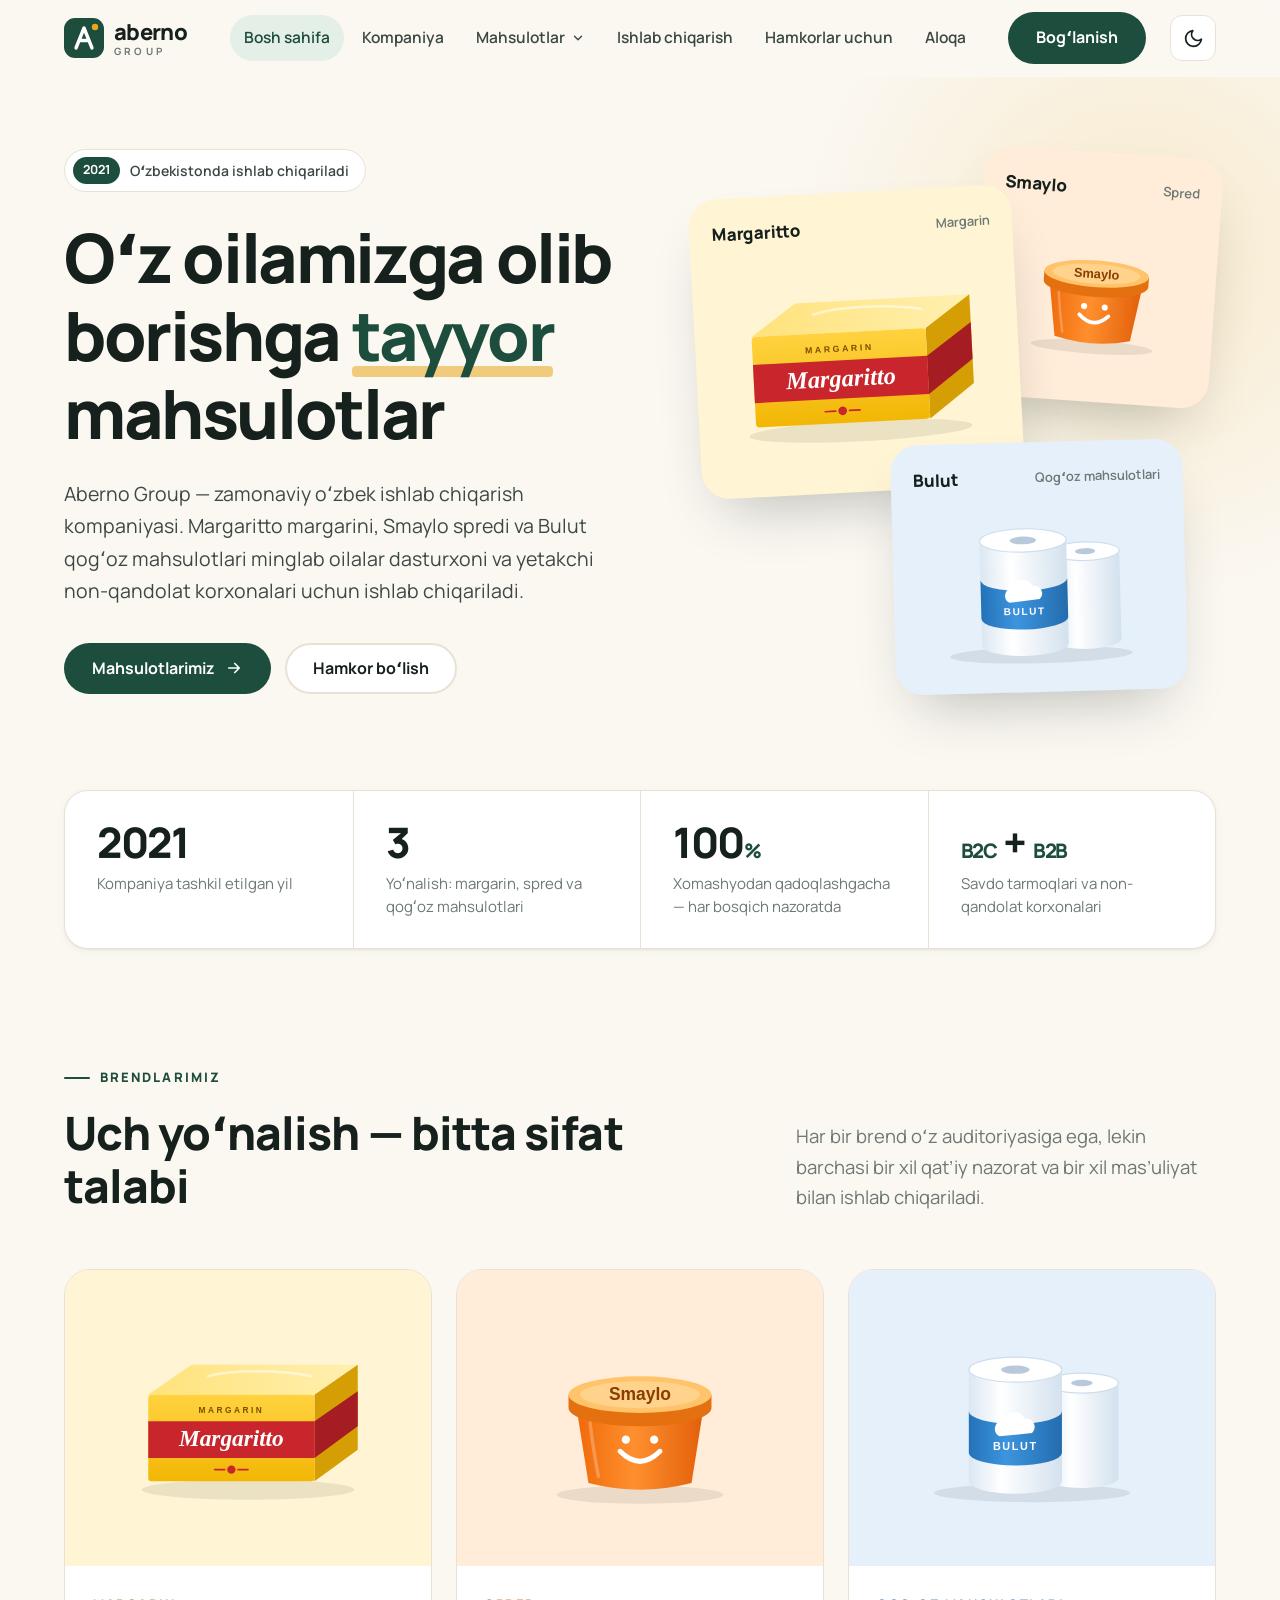
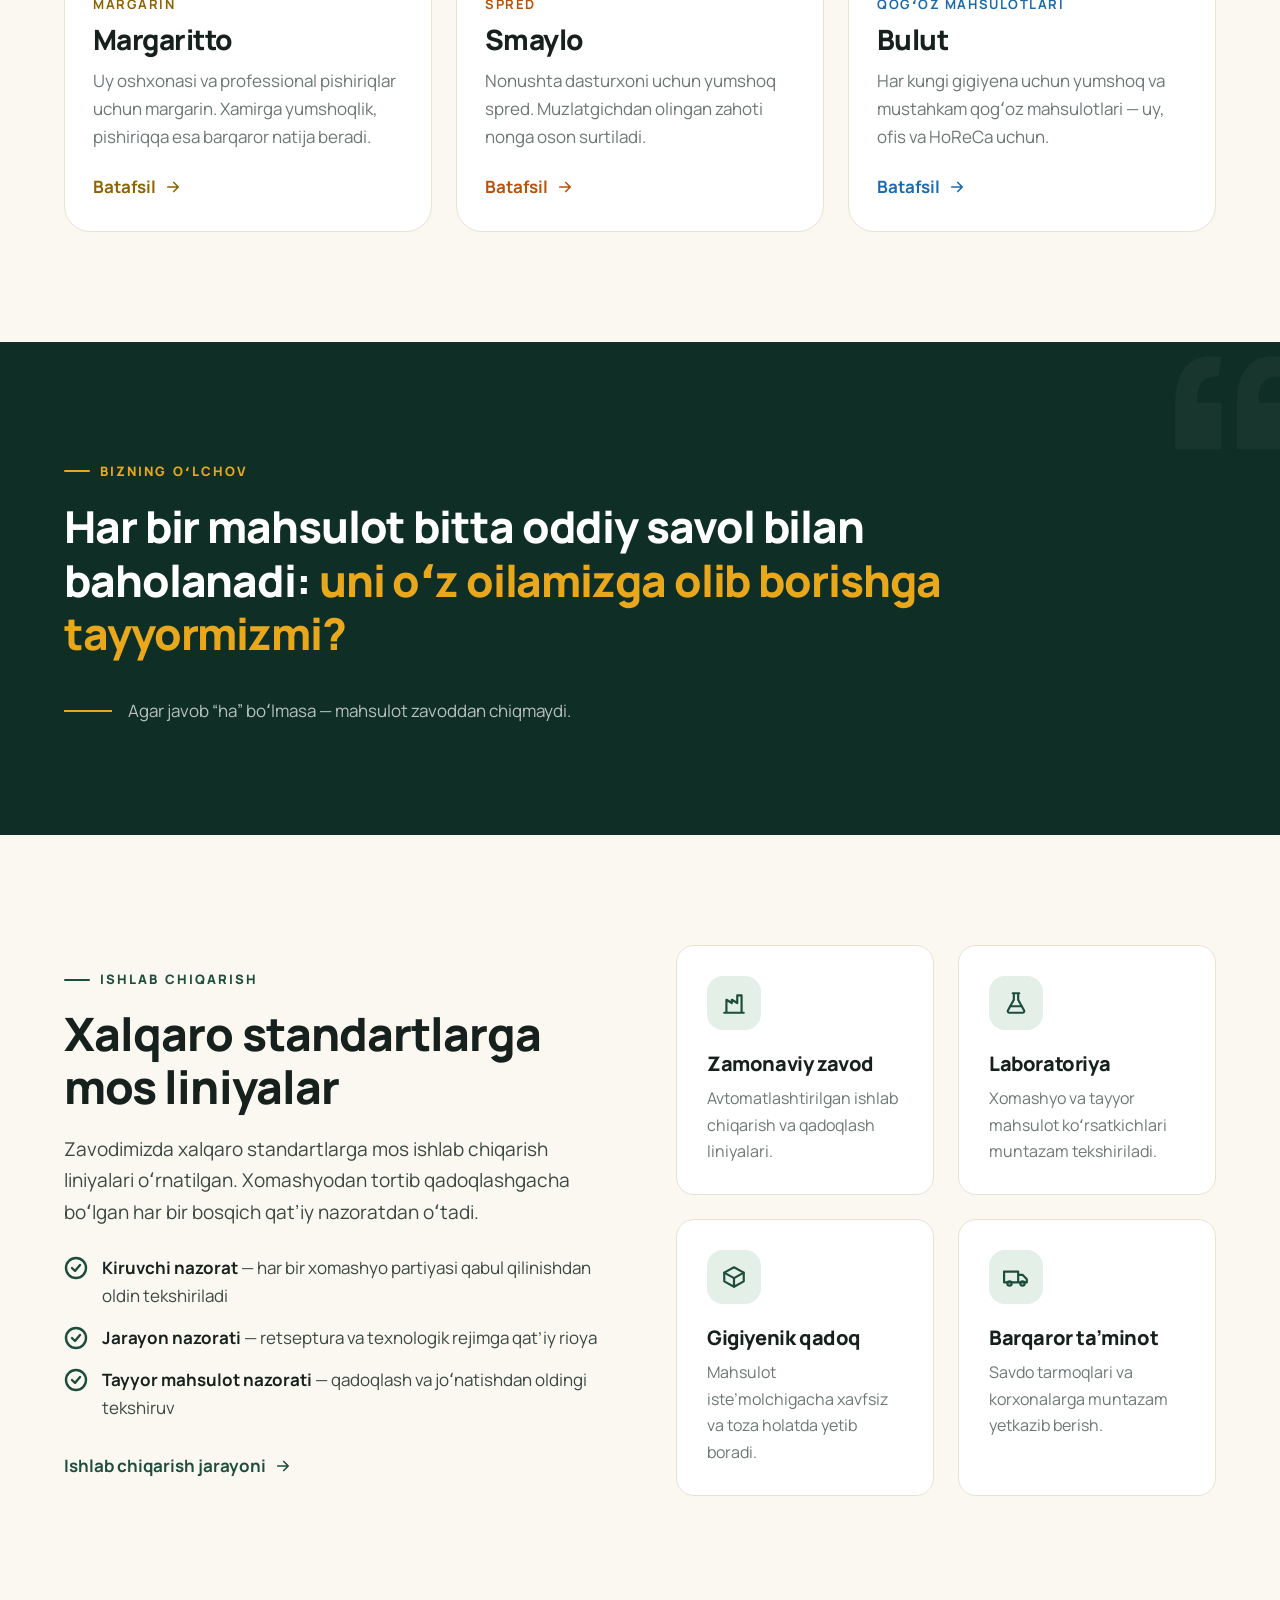
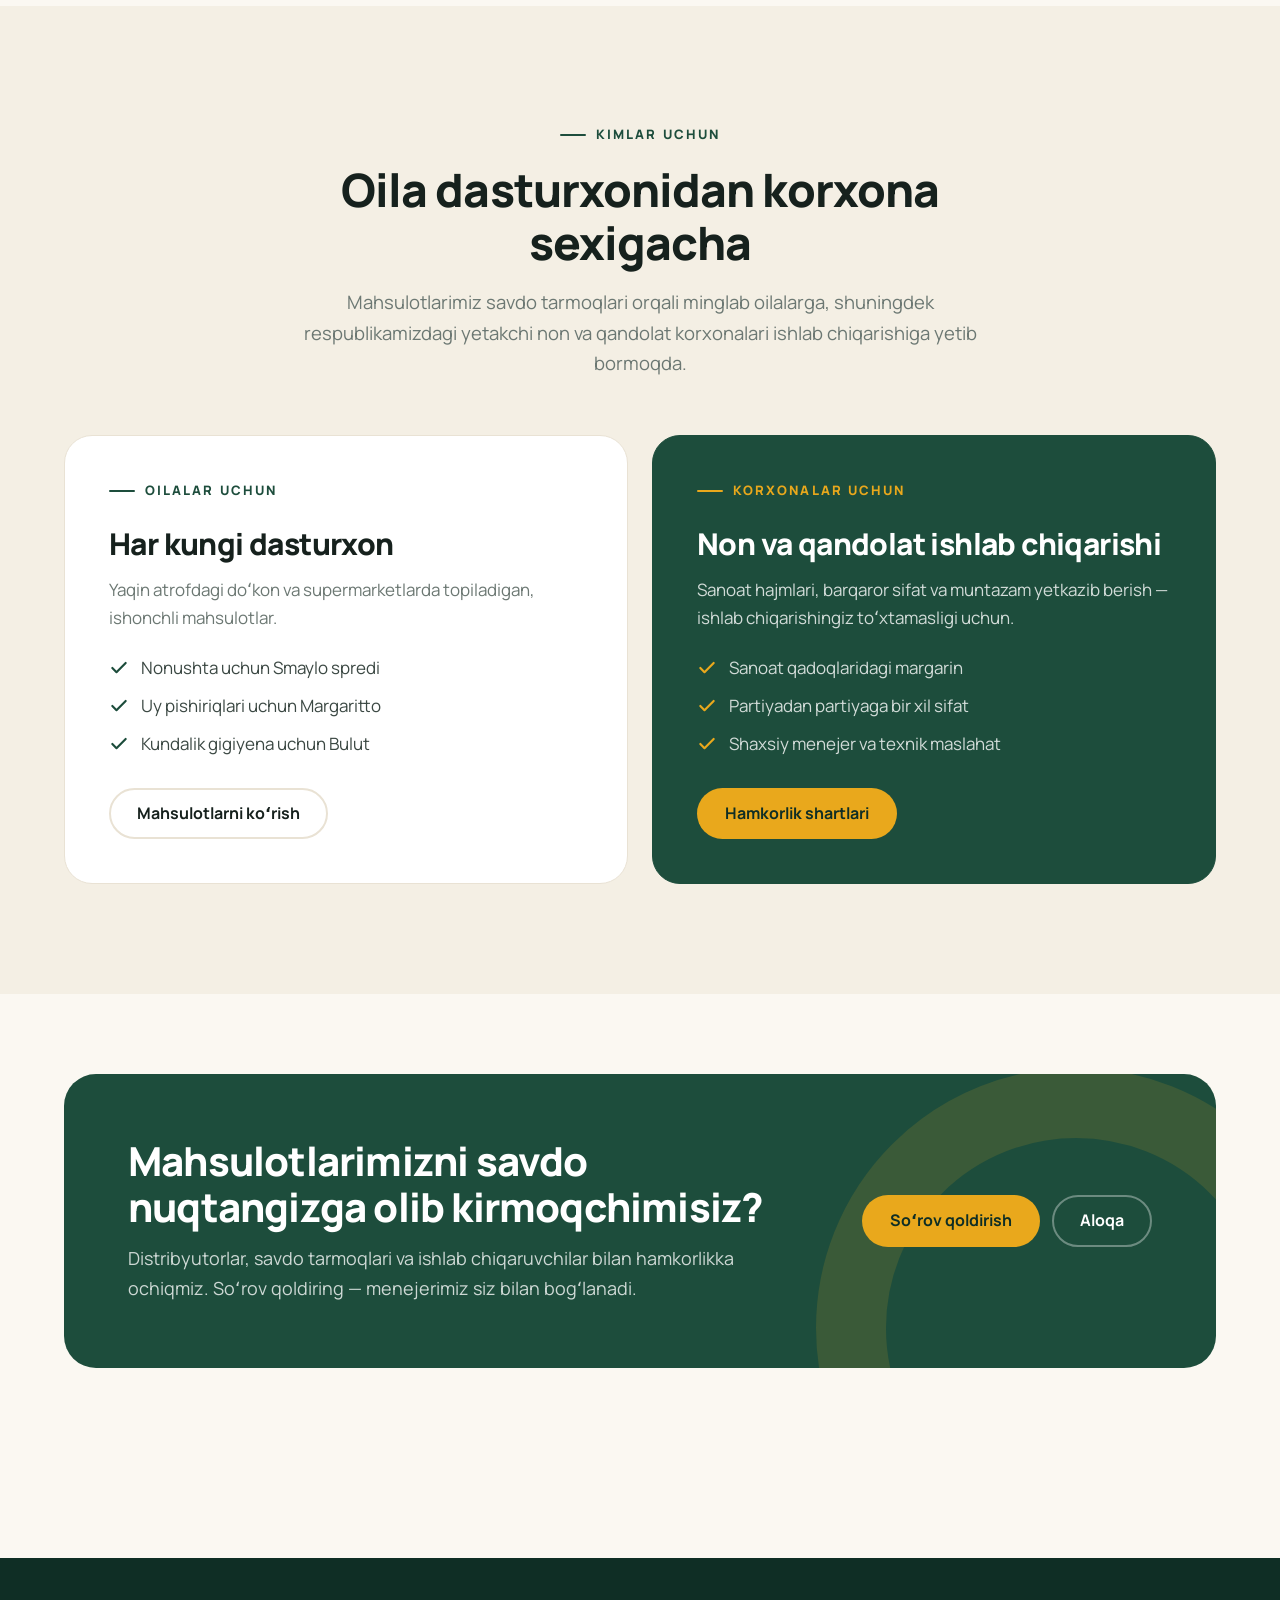
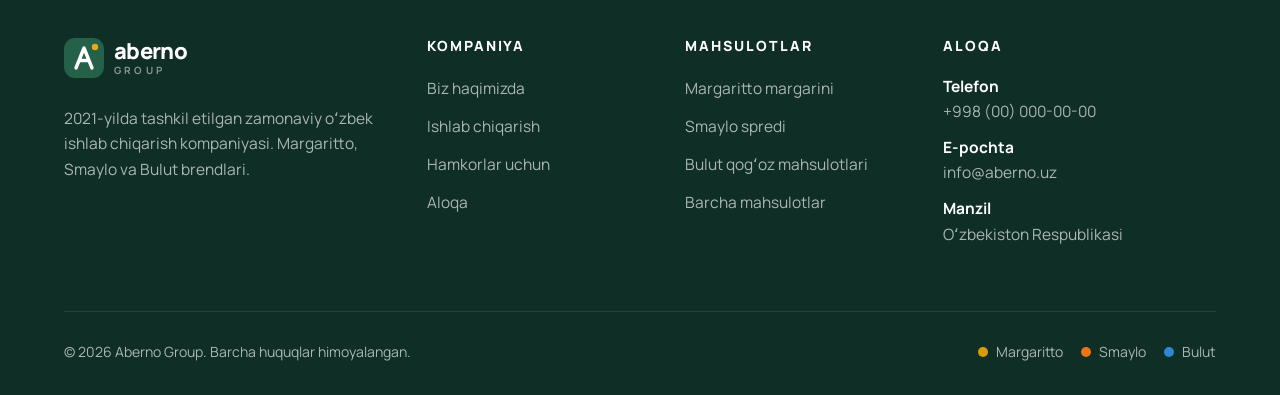
==== commit 192da47e: "Yorug' va qorong'i rejim almashtirgichi qo'shildi - Header'ga tema tugmasi (oy/quyosh belgisi) - Qor" ====
--- a/index.html
+++ b/index.html
@@ -12,6 +12,7 @@
   <link rel="preconnect" href="https://fonts.googleapis.com">
   <link rel="preconnect" href="https://fonts.gstatic.com" crossorigin>
   <link href="https://fonts.googleapis.com/css2?family=Manrope:wght@400;500;600;700;800&display=swap" rel="stylesheet">
+  <script>try{var t=localStorage.getItem("theme");if(t!=="light"&&t!=="dark")t=matchMedia("(prefers-color-scheme: dark)").matches?"dark":"light";document.documentElement.setAttribute("data-theme",t)}catch(e){}</script>
   <link rel="stylesheet" href="css/style.css">
 </head>
 <body>
@@ -41,7 +42,13 @@
         </ul>
         <a href="contact.html" class="btn btn--primary nav__cta">Bogʻlanish</a>
       </nav>
-      <button class="burger" type="button" aria-controls="nav" aria-expanded="false" aria-label="Menyuni ochish"><span></span><span></span><span></span></button>
+      <div class="header__actions">
+        <button class="theme-toggle" type="button" aria-pressed="false" aria-label="Qorongʻi rejimga oʻtish" title="Qorongʻi rejim">
+          <svg class="icon-moon" viewBox="0 0 24 24" fill="none" stroke="currentColor" stroke-width="2" stroke-linecap="round" stroke-linejoin="round" aria-hidden="true"><path d="M21 12.8A9 9 0 1 1 11.2 3a7 7 0 0 0 9.8 9.8z"/></svg>
+          <svg class="icon-sun" viewBox="0 0 24 24" fill="none" stroke="currentColor" stroke-width="2" stroke-linecap="round" stroke-linejoin="round" aria-hidden="true"><circle cx="12" cy="12" r="4"/><path d="M12 2v2M12 20v2M4.9 4.9l1.4 1.4M17.7 17.7l1.4 1.4M2 12h2M20 12h2M4.9 19.1l1.4-1.4M17.7 6.3l1.4-1.4"/></svg>
+        </button>
+        <button class="burger" type="button" aria-controls="nav" aria-expanded="false" aria-label="Menyuni ochish"><span></span><span></span><span></span></button>
+      </div>
     </div>
   </header>
 
--- a/css/style.css
+++ b/css/style.css
@@ -31,6 +31,16 @@
   --accent-text: var(--green-700);
   --accent-ink: #fff;
 
+  /* Semantik tokenlar (tema bo'yicha o'zgaradi) */
+  --brand-text: var(--green-700);
+  --deep: var(--green-900);
+  --header-bg: rgba(251, 248, 242, .88);
+  --hover: rgba(22, 33, 29, .05);
+  --glow: rgba(255, 255, 255, .7);
+  --tag-bg: rgba(255, 255, 255, .7);
+  --error-bg: #fff7f6;
+  color-scheme: light;
+
   --radius: 18px;
   --radius-sm: 12px;
   --shadow-sm: 0 1px 2px rgba(22, 33, 29, .06), 0 2px 8px rgba(22, 33, 29, .04);
@@ -42,9 +52,45 @@
   --font: "Manrope", system-ui, -apple-system, "Segoe UI", Roboto, Arial, sans-serif;
 }
 
-.theme-m { --accent: var(--m); --accent-bg: var(--m-bg); --accent-text: #8f6200; --accent-ink: var(--ink); }
+.theme-m { --accent: var(--m); --accent-bg: var(--m-bg); --accent-text: #8f6200; --accent-ink: #16211d; }
 .theme-s { --accent: var(--s); --accent-bg: var(--s-bg); --accent-text: #b8520a; --accent-ink: #fff; }
 .theme-b { --accent: var(--b); --accent-bg: var(--b-bg); --accent-text: #1c6aae; --accent-ink: #fff; }
+
+/* ---------- Qorong'i rejim ---------- */
+[data-theme="dark"] {
+  --green-100: #1a3a2e;
+  --gold-100: #2c2513;
+
+  --ink: #eef3ef;
+  --text: #c5cfc9;
+  --muted: #8f9c95;
+  --bg: #0f1512;
+  --bg-alt: #141c18;
+  --surface: #18211d;
+  --line: #28352f;
+
+  --m-bg: #2a2310;
+  --s-bg: #2d1d10;
+  --b-bg: #122536;
+
+  --accent: #5bb58f;
+  --accent-text: #7fc8a6;
+  --brand-text: #7fc8a6;
+  --deep: #0a110e;
+  --header-bg: rgba(15, 21, 18, .86);
+  --hover: rgba(255, 255, 255, .06);
+  --glow: rgba(255, 255, 255, .06);
+  --tag-bg: rgba(255, 255, 255, .08);
+  --error-bg: #2a1614;
+
+  --shadow-sm: 0 1px 2px rgba(0, 0, 0, .3), 0 2px 8px rgba(0, 0, 0, .2);
+  --shadow: 0 10px 30px -12px rgba(0, 0, 0, .6);
+  --shadow-lg: 0 30px 60px -25px rgba(0, 0, 0, .75);
+  color-scheme: dark;
+}
+[data-theme="dark"] .theme-m { --accent-text: #f2c14e; }
+[data-theme="dark"] .theme-s { --accent-text: #ff9d52; }
+[data-theme="dark"] .theme-b { --accent-text: #6fb6f2; }
 
 /* ---------- Reset ---------- */
 *, *::before, *::after { box-sizing: border-box; }
@@ -72,7 +118,7 @@
 .sr-only { position: absolute; width: 1px; height: 1px; overflow: hidden; clip: rect(0 0 0 0); white-space: nowrap; }
 .skip-link {
   position: absolute; left: 16px; top: -60px; z-index: 200;
-  background: var(--ink); color: #fff; padding: 10px 16px; border-radius: 8px;
+  background: var(--ink); color: var(--bg); padding: 10px 16px; border-radius: 8px;
 }
 .skip-link:focus { top: 12px; }
 
@@ -108,7 +154,7 @@
 /* ---------- Header ---------- */
 .header {
   position: sticky; top: 0; z-index: 100;
-  background: rgba(251, 248, 242, .88);
+  background: var(--header-bg);
   backdrop-filter: saturate(160%) blur(12px);
   -webkit-backdrop-filter: saturate(160%) blur(12px);
   border-bottom: 1px solid transparent;
@@ -130,8 +176,8 @@
   font-weight: 600; font-size: 15.5px; color: var(--text);
   transition: background .2s, color .2s;
 }
-.nav__link:hover { color: var(--ink); background: rgba(22,33,29,.05); }
-.nav__link[aria-current="page"] { color: var(--green-700); background: var(--green-100); }
+.nav__link:hover { color: var(--ink); background: var(--hover); }
+.nav__link[aria-current="page"] { color: var(--brand-text); background: var(--green-100); }
 .nav__link .chev { width: 14px; height: 14px; transition: transform .2s; }
 
 .nav__item--drop { position: relative; }
@@ -158,6 +204,26 @@
 .dot--s { background: var(--s); }
 .dot--b { background: var(--b); }
 
+.header__actions { display: flex; align-items: center; gap: 10px; }
+.nav { margin-left: auto; }
+
+.theme-toggle {
+  position: relative; width: 46px; height: 46px; border-radius: 12px; flex-shrink: 0;
+  border: 1px solid var(--line); background: var(--surface); color: var(--ink);
+  display: grid; place-items: center; cursor: pointer; overflow: hidden;
+  transition: border-color .2s, background .2s;
+}
+.theme-toggle:hover { border-color: var(--ink); }
+.theme-toggle svg {
+  position: absolute; width: 21px; height: 21px;
+  transition: transform .4s cubic-bezier(.2,.7,.2,1), opacity .25s;
+}
+.theme-toggle .icon-sun { opacity: 0; transform: rotate(-90deg) scale(.5); }
+[data-theme="dark"] .theme-toggle .icon-moon { opacity: 0; transform: rotate(90deg) scale(.5); }
+[data-theme="dark"] .theme-toggle .icon-sun { opacity: 1; transform: none; }
+
+body { transition: background-color .3s, color .3s; }
+
 .burger {
   display: none; width: 46px; height: 46px; border-radius: 12px;
   border: 1px solid var(--line); background: var(--surface); cursor: pointer;
@@ -178,7 +244,7 @@
 .section { padding: 110px 0; }
 .section--tight { padding: 80px 0; }
 .section--alt { background: var(--bg-alt); }
-.section--dark { background: var(--green-900); color: rgba(255,255,255,.78); }
+.section--dark { background: var(--deep); color: rgba(255,255,255,.78); }
 .section--dark h2, .section--dark h3 { color: #fff; }
 
 .eyebrow {
@@ -226,7 +292,7 @@
 }
 .hero__badge b { background: var(--green-700); color: #fff; padding: 3px 10px; border-radius: 999px; font-size: 12.5px; }
 .hero h1 { font-size: clamp(38px, 5.6vw, 68px); letter-spacing: -.035em; }
-.hero h1 em { font-style: normal; color: var(--green-600); position: relative; white-space: nowrap; }
+.hero h1 em { font-style: normal; color: var(--brand-text); position: relative; white-space: nowrap; }
 .hero h1 em::after {
   content: ""; position: absolute; left: 0; right: 0; bottom: .06em; height: .16em;
   background: var(--gold); opacity: .55; border-radius: 4px; z-index: -1;
@@ -258,7 +324,7 @@
 .fact { padding: 30px 32px; border-left: 1px solid var(--line); }
 .fact:first-child { border-left: 0; }
 .fact__num { font-size: 42px; font-weight: 800; color: var(--ink); letter-spacing: -.03em; line-height: 1; }
-.fact__num small { font-size: 20px; color: var(--green-600); }
+.fact__num small { font-size: 20px; color: var(--brand-text); }
 .fact p { margin-top: 10px; font-size: 15px; color: var(--muted); line-height: 1.5; }
 
 /* ---------- Brend kartalari ---------- */
@@ -317,8 +383,8 @@
   content: counter(step, decimal-leading-zero);
   width: 64px; height: 64px; border-radius: 50%;
   display: grid; place-items: center;
-  background: var(--surface); border: 2px solid var(--green-700);
-  font-weight: 800; font-size: 19px; color: var(--green-700);
+  background: var(--surface); border: 2px solid var(--brand-text);
+  font-weight: 800; font-size: 19px; color: var(--brand-text);
   position: relative; z-index: 1;
 }
 .step::after { content: ""; position: absolute; left: 31px; top: 64px; bottom: 0; width: 2px; background: var(--line); }
@@ -351,7 +417,7 @@
 .audience p { margin-top: 14px; }
 .audience ul { margin: 22px 0 30px; display: grid; gap: 10px; }
 .audience li { display: flex; gap: 12px; align-items: flex-start; }
-.audience li svg { width: 20px; height: 20px; flex-shrink: 0; margin-top: 4px; color: var(--green-600); }
+.audience li svg { width: 20px; height: 20px; flex-shrink: 0; margin-top: 4px; color: var(--brand-text); }
 .audience--dark li svg { color: var(--gold); }
 .audience .btn { margin-top: auto; align-self: flex-start; }
 .audience--dark .eyebrow { color: var(--gold); }
@@ -382,7 +448,7 @@
 .page-hero .lead { margin-top: 22px; max-width: 700px; }
 .breadcrumbs { display: flex; flex-wrap: wrap; gap: 8px; align-items: center; font-size: 14.5px; color: var(--muted); margin-bottom: 30px; }
 .breadcrumbs a { font-weight: 600; color: var(--text); }
-.breadcrumbs a:hover { color: var(--green-700); }
+.breadcrumbs a:hover { color: var(--brand-text); }
 .breadcrumbs span[aria-hidden] { opacity: .5; }
 
 /* ---------- Brend sahifasi ---------- */
@@ -395,7 +461,7 @@
 .brand-hero__visual { position: relative; }
 .brand-hero__visual::before {
   content: ""; position: absolute; inset: 6% 8%; border-radius: 50%;
-  background: rgba(255,255,255,.7); filter: blur(10px);
+  background: var(--glow); filter: blur(10px);
 }
 .brand-hero__visual img { position: relative; width: 100%; animation: float 6s ease-in-out infinite; }
 @keyframes float { 0%,100% { transform: translateY(0); } 50% { transform: translateY(-12px); } }
@@ -448,7 +514,7 @@
   transition: background .2s, color .2s, border-color .2s;
 }
 .chip:hover { border-color: var(--ink); }
-.chip.is-active { background: var(--ink); border-color: var(--ink); color: #fff; }
+.chip.is-active { background: var(--ink); border-color: var(--ink); color: var(--bg); }
 .catalog { display: grid; grid-template-columns: repeat(3, 1fr); gap: 24px; }
 .catalog .product.is-hidden { display: none; }
 .catalog .product__brand { display: inline-flex; align-items: center; gap: 8px; font-size: 13px; font-weight: 700; letter-spacing: .08em; text-transform: uppercase; color: var(--accent-text); }
@@ -462,7 +528,7 @@
 .brand-row--rev .brand-row__media { order: 2; }
 .brand-row__media img { width: 100%; max-width: 440px; margin: 0 auto; }
 .brand-row h2 { font-size: clamp(34px, 4vw, 50px); letter-spacing: -.035em; }
-.brand-row .tag { background: rgba(255,255,255,.7); border-color: transparent; }
+.brand-row .tag { background: var(--tag-bg); border-color: transparent; }
 .brand-row__tags { display: flex; flex-wrap: wrap; gap: 8px; margin: 22px 0 30px; }
 
 /* ---------- Qadriyatlar ---------- */
@@ -472,7 +538,7 @@
 .value h3 { font-size: 26px; }
 .value p { color: var(--muted); }
 
-.big-number { font-size: clamp(90px, 14vw, 180px); font-weight: 800; letter-spacing: -.06em; line-height: .9; color: var(--green-700); }
+.big-number { font-size: clamp(90px, 14vw, 180px); font-weight: 800; letter-spacing: -.06em; line-height: .9; color: var(--brand-text); }
 .big-number small { display: block; font-size: 18px; letter-spacing: 0; font-weight: 600; color: var(--muted); margin-top: 16px; }
 
 .quote-card {
@@ -494,15 +560,15 @@
 }
 .field textarea { min-height: 130px; resize: vertical; }
 .field input:focus, .field select:focus, .field textarea:focus {
-  outline: none; border-color: var(--green-600); background: #fff; box-shadow: 0 0 0 4px rgba(37,97,73,.12);
-}
-.field.has-error input, .field.has-error select, .field.has-error textarea { border-color: #c0392b; background: #fff7f6; }
+  outline: none; border-color: var(--green-600); background: var(--surface); box-shadow: 0 0 0 4px rgba(37,97,73,.12);
+}
+.field.has-error input, .field.has-error select, .field.has-error textarea { border-color: #c0392b; background: var(--error-bg); }
 .field__error { font-size: 13.5px; color: #c0392b; display: none; }
 .field.has-error .field__error { display: block; }
 .form__note { font-size: 13.5px; color: var(--muted); }
 .form__success {
   display: none; padding: 20px 22px; border-radius: 14px;
-  background: var(--green-100); color: var(--green-900); font-weight: 600;
+  background: var(--green-100); color: var(--ink); font-weight: 600;
 }
 .form.is-sent .form__success { display: block; }
 .form.is-sent .form__fields { display: none; }
@@ -514,11 +580,11 @@
   display: flex; gap: 18px; align-items: flex-start;
   padding: 24px; border-radius: 20px; background: var(--surface); border: 1px solid var(--line);
 }
-.contact-item__icon { width: 48px; height: 48px; border-radius: 14px; background: var(--green-100); color: var(--green-700); display: grid; place-items: center; flex-shrink: 0; }
+.contact-item__icon { width: 48px; height: 48px; border-radius: 14px; background: var(--green-100); color: var(--brand-text); display: grid; place-items: center; flex-shrink: 0; }
 .contact-item__icon svg { width: 22px; height: 22px; }
 .contact-item h3 { font-size: 15px; font-weight: 700; color: var(--muted); letter-spacing: 0; }
 .contact-item p, .contact-item a { font-size: 18px; font-weight: 700; color: var(--ink); margin-top: 2px; display: block; }
-.contact-item a:hover { color: var(--green-600); }
+.contact-item a:hover { color: var(--brand-text); }
 .contact-item small { display: block; font-size: 14px; color: var(--muted); margin-top: 4px; font-weight: 500; }
 
 .map {
@@ -531,7 +597,7 @@
 }
 .map__pin { width: 56px; height: 56px; border-radius: 50% 50% 50% 0; background: var(--green-700); transform: rotate(-45deg); display: grid; place-items: center; margin: 0 auto 14px; box-shadow: var(--shadow); }
 .map__pin::after { content: ""; width: 18px; height: 18px; border-radius: 50%; background: var(--gold); }
-.map p { font-weight: 700; color: var(--green-900); }
+.map p { font-weight: 700; color: var(--ink); }
 .map small { color: var(--muted); }
 
 /* ---------- FAQ ---------- */
@@ -553,7 +619,7 @@
 .faq details p { padding: 0 0 22px; color: var(--muted); }
 
 /* ---------- Footer ---------- */
-.footer { background: var(--green-900); color: rgba(255,255,255,.65); padding: 80px 0 32px; margin-top: 110px; }
+.footer { background: var(--deep); color: rgba(255,255,255,.65); padding: 80px 0 32px; margin-top: 110px; }
 .footer .logo { color: #fff; }
 .footer .logo__text small { color: rgba(255,255,255,.5); }
 .footer__grid { display: grid; grid-template-columns: 1.5fr 1fr 1fr 1.3fr; gap: 48px; }
@@ -575,13 +641,13 @@
 .to-top {
   position: fixed; right: 22px; bottom: 22px; z-index: 90;
   width: 50px; height: 50px; border-radius: 50%; border: 0; cursor: pointer;
-  background: var(--ink); color: #fff; display: grid; place-items: center;
+  background: var(--ink); color: var(--bg); display: grid; place-items: center;
   box-shadow: var(--shadow); opacity: 0; visibility: hidden; transform: translateY(10px);
   transition: opacity .25s, transform .25s, visibility .25s, background .2s;
 }
 .to-top svg { width: 20px; height: 20px; }
 .to-top.is-visible { opacity: 1; visibility: visible; transform: none; }
-.to-top:hover { background: var(--green-700); }
+.to-top:hover { background: var(--green-700); color: #fff; }
 
 /* ---------- Animatsiya ---------- */
 .reveal { opacity: 0; transform: translateY(24px); transition: opacity .7s ease, transform .7s cubic-bezier(.2,.7,.2,1); }
